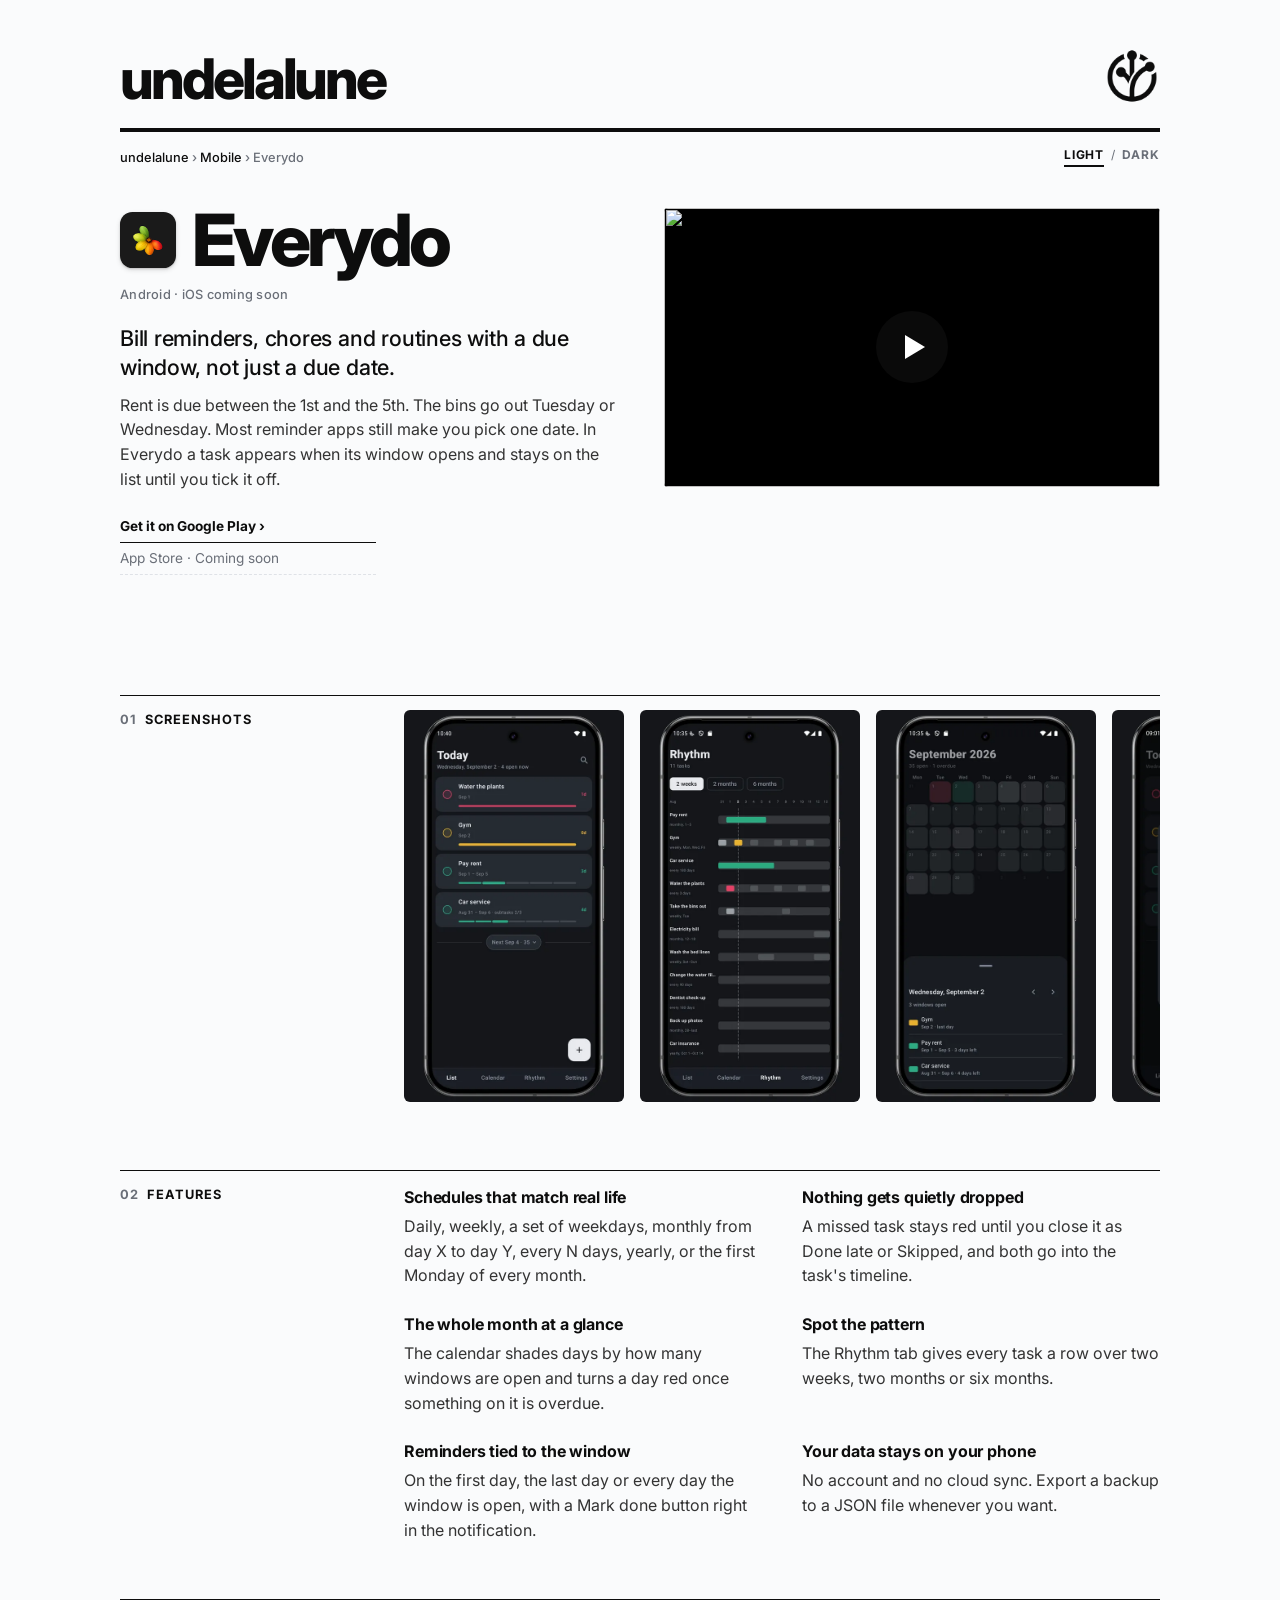
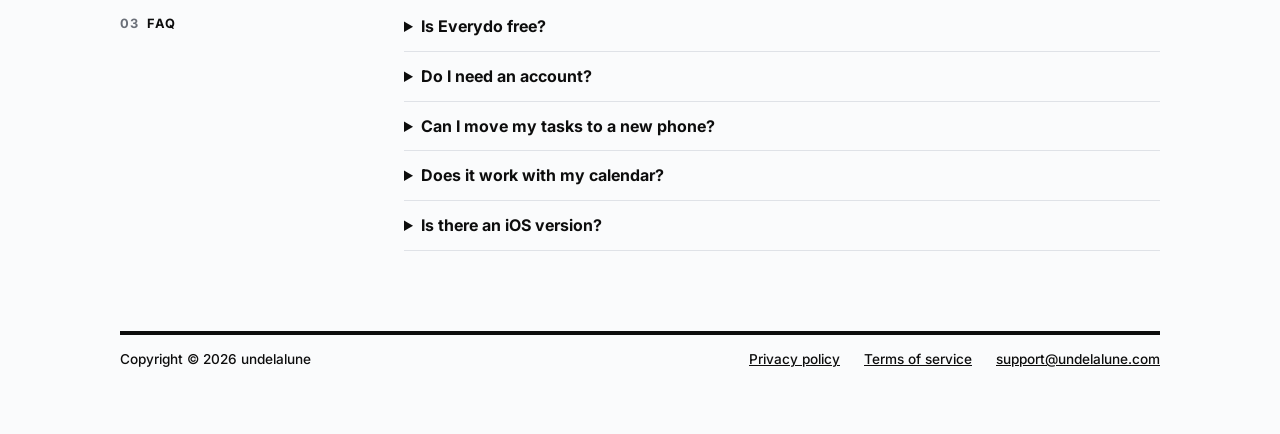
==== everydo/index.html @ f6f8cc5b "Add the Everydo page Co-Authored-By: Claude Opus 5.5 <noreply@anthropic.com>" ====
<!doctype html>
<html lang="en">
<head>
<meta charset="utf-8">
<meta name="viewport" content="width=device-width, initial-scale=1">
<title>Everydo: Recurring Tasks for Android | undelalune</title>
<meta name="description" content="Everydo is a recurring task app for Android: bills, chores and routines get a due window instead of one date, and a missed task stays until you close it.">
<link rel="canonical" href="https://undelalune.com/everydo/">
<meta property="og:type" content="website">
<meta property="og:site_name" content="undelalune">
<meta property="og:title" content="Everydo: Recurring Tasks">
<meta property="og:description" content="Bill reminders, chores and routines with a due window, not just a due date.">
<meta property="og:url" content="https://undelalune.com/everydo/">
<meta property="og:image" content="https://undelalune.com/everydo/img/og.jpg">
<meta name="twitter:card" content="summary_large_image">
<meta name="theme-color" content="#fafbfc">
<script>
  (function () {
    var t;
    try { t = localStorage.getItem('theme'); } catch (e) {}
    if (t !== 'light' && t !== 'dark') t = matchMedia('(prefers-color-scheme: dark)').matches ? 'dark' : 'light';
    document.documentElement.dataset.theme = t;
  })();
</script>
<link rel="icon" type="image/svg+xml" href="/undelalune.svg">
<link rel="preconnect" href="https://fonts.googleapis.com">
<link rel="preconnect" href="https://fonts.gstatic.com" crossorigin>
<link href="https://fonts.googleapis.com/css2?family=Inter:wght@400;500;700;800&display=swap" rel="stylesheet">
<link rel="stylesheet" href="/style.css">
<script type="application/ld+json">
{
  "@context": "https://schema.org",
  "@graph": [
    {
      "@type": "SoftwareApplication",
      "name": "Everydo",
      "operatingSystem": "Android",
      "applicationCategory": "ProductivityApplication",
      "description": "Bill reminders, chores and routines with a due window, not just a due date.",
      "url": "https://undelalune.com/everydo/",
      "image": "https://undelalune.com/everydo/img/og.jpg",
      "installUrl": "https://play.google.com/store/apps/details?id=com.undelalune.everydo",
      "offers": { "@type": "Offer", "price": "0", "priceCurrency": "USD" },
      "publisher": { "@type": "Organization", "name": "undelalune", "url": "https://undelalune.com/" }
    },
    {
      "@type": "BreadcrumbList",
      "itemListElement": [
        { "@type": "ListItem", "position": 1, "name": "undelalune", "item": "https://undelalune.com/" },
        { "@type": "ListItem", "position": 2, "name": "Mobile", "item": "https://undelalune.com/#mobile" },
        { "@type": "ListItem", "position": 3, "name": "Everydo", "item": "https://undelalune.com/everydo/" }
      ]
    }
  ]
}
</script>
</head>
<body>
<main class="app">
  <header>
    <a class="brand" href="/">undelalune</a>
    <span class="logo" role="img" aria-label="undelalune logo"></span>
  </header>
  <div class="bar">
    <nav class="crumb" aria-label="Breadcrumb"><a href="/">undelalune</a> › <a href="/#mobile">Mobile</a> › <span>Everydo</span></nav>
    <button class="theme-switch" type="button" aria-label="Switch to dark theme">
      <span data-t="light">Light</span><i>/</i><span data-t="dark">Dark</span>
    </button>
  </div>

  <section class="hero">
    <div class="hero-text">
      <div class="hero-title">
        <img class="icon" src="/icons/everydo.png" alt="" width="56" height="56">
        <h1>Everydo</h1>
      </div>
      <p class="platform">Android · iOS coming soon</p>
      <p class="lead">Bill reminders, chores and routines with a due window, not just a due date.</p>
      <p>Rent is due between the 1st and the 5th. The bins go out Tuesday or Wednesday. Most reminder apps still make you pick one date. In Everydo a task appears when its window opens and stays on the list until you tick it off.</p>
      <div class="links store">
        <a class="primary" href="https://play.google.com/store/apps/details?id=com.undelalune.everydo">Get it on Google Play</a>
        <span class="soon">App Store · Coming soon</span>
      </div>
    </div>
    <a class="video" data-yt="KTRSgqTfFl4" href="https://www.youtube.com/watch?v=KTRSgqTfFl4" aria-label="Play the Everydo video">
      <img src="https://i.ytimg.com/vi/KTRSgqTfFl4/hqdefault.jpg" alt="" width="480" height="360" loading="lazy">
    </a>
  </section>

  <section>
    <h2><b>01</b>Screenshots</h2>
    <div class="shots">
      <img src="img/shot-1.webp" width="540" height="960" loading="lazy" alt="Today list with open task windows and the days left on each">
      <img src="img/shot-2.webp" width="540" height="960" loading="lazy" alt="Rhythm tab: one row per task over two weeks">
      <img src="img/shot-3.webp" width="540" height="960" loading="lazy" alt="Month calendar with the windows open on a selected day">
      <img src="img/shot-4.webp" width="540" height="960" loading="lazy" alt="Morning summary of today's plan, grouped by urgency">
      <img src="img/shot-5.webp" width="540" height="960" loading="lazy" alt="Home screen widgets with today's tasks">
      <img src="img/shot-6.webp" width="540" height="960" loading="lazy" alt="Timeline of a task showing past windows as done or pending">
    </div>
  </section>

  <section>
    <h2><b>02</b>Features</h2>
    <dl class="features">
      <div><dt>Schedules that match real life</dt><dd>Daily, weekly, a set of weekdays, monthly from day X to day Y, every N days, yearly, or the first Monday of every month.</dd></div>
      <div><dt>Nothing gets quietly dropped</dt><dd>A missed task stays red until you close it as Done late or Skipped, and both go into the task's timeline.</dd></div>
      <div><dt>The whole month at a glance</dt><dd>The calendar shades days by how many windows are open and turns a day red once something on it is overdue.</dd></div>
      <div><dt>Spot the pattern</dt><dd>The Rhythm tab gives every task a row over two weeks, two months or six months.</dd></div>
      <div><dt>Reminders tied to the window</dt><dd>On the first day, the last day or every day the window is open, with a Mark done button right in the notification.</dd></div>
      <div><dt>Your data stays on your phone</dt><dd>No account and no cloud sync. Export a backup to a JSON file whenever you want.</dd></div>
    </dl>
  </section>

  <section>
    <h2><b>03</b>FAQ</h2>
    <div class="faq">
      <details><summary>Is Everydo free?</summary><p>Yes. The free version shows one banner at the bottom of the list. A one-time purchase removes it; nothing else changes.</p></details>
      <details><summary>Do I need an account?</summary><p>No. There is no sign-in and no cloud sync. Your tasks are stored on your phone.</p></details>
      <details><summary>Can I move my tasks to a new phone?</summary><p>Yes. Export a full backup to a JSON file and restore it on the other phone.</p></details>
      <details><summary>Does it work with my calendar?</summary><p>Everydo reads the calendars already on your phone (Google, Outlook, Samsung or local) and offers their events. You pick the ones worth tracking. Nothing is written back to your calendar.</p></details>
      <details><summary>Is there an iOS version?</summary><p>Not yet. The iPhone version is coming to the App Store soon.</p></details>
    </div>
  </section>

  <footer>
    <span>Copyright © 2026 undelalune</span>
    <nav aria-label="Legal">
      <a href="/legal/everydo/privacy-policy.html">Privacy policy</a>
      <a href="/legal/everydo/terms-of-service.html">Terms of service</a>
      <a href="mailto:support@undelalune.com">support@undelalune.com</a>
    </nav>
  </footer>
</main>
<script src="/site.js" defer></script>
</body>
</html>
---- style.css ----
/* Light · sharp · International typographic style, monochrome */
:root {
  --bg: #fafbfc;
  --fg: #0d0d0d;
  --muted: #6a6f78;
  --line: #0d0d0d;
  --rule: 4px;
  --hair: #dfe2e7;
  --accent: #0d0d0d;
  --logo: #0d0d0d;
  --text: #333333;
}
:root[data-theme="dark"] {
  --bg: #0e0f11;
  --fg: #ececec;
  --muted: #8d9199;
  --line: #50545c;
  --rule: 3px;
  --hair: #2a2d33;
  --accent: #ececec;
  --logo: #ececec;
  --text: #c4c6cb;
}
* { box-sizing: border-box; }
html { background: var(--bg); }
body {
  margin: 0;
  color: var(--fg);
  background: var(--bg);
  transition: background-color .25s, color .25s;
  font: 16px/1.55 Inter, system-ui, -apple-system, "Segoe UI", sans-serif;
  -webkit-font-smoothing: antialiased;
}
main { max-width: 68rem; margin: 0 auto; padding: 3rem 1.5rem 4rem; }

header {
  display: grid;
  grid-template-columns: 1fr auto;
  align-items: end;
  gap: 2rem;
  padding-bottom: 1.5rem;
  border-bottom: var(--rule) solid var(--line);
}
h1 {
  margin: 0;
  font-size: clamp(3rem, 11vw, 8.5rem);
  line-height: .85;
  font-weight: 800;
  letter-spacing: -.055em;
}
/* A pre-rendered PNG used as a mask, not inline SVG: with GPU rasterization Chrome
   draws vector paths with coarse MSAA and the curves come out stair-stepped.
   logo.png is undelalune.svg rendered at 312px (3x), so the theme still sets the colour */
.logo {
  width: clamp(56px, 9vw, 104px); aspect-ratio: 1; display: block;
  background: var(--logo);
  --logo-shape: url("logo.png");
  -webkit-mask: var(--logo-shape) center / contain no-repeat;
  mask: var(--logo-shape) center / contain no-repeat;
}
.intro {
  display: grid;
  grid-template-columns: 1fr 3fr;
  position: relative;
  gap: 2rem;
  padding: 1.25rem 0 4rem;
  font-size: .95rem;
}
.intro p { grid-column: 2; grid-row: 1; margin: 0; max-width: 28rem; font-size: 1.35rem; line-height: 1.3; font-weight: 500; letter-spacing: -.01em; }
.intro p small { display: block; margin-top: .35rem; font-size: 1rem; font-weight: 400; letter-spacing: 0; color: var(--muted); }
.intro > span { color: var(--muted); }

.theme-switch {
  position: absolute; top: 1.25rem; right: 0;
  display: flex; gap: .4rem;
  padding: 0; border: 0; background: none; cursor: pointer;
  font: 700 .75rem/1 Inter, system-ui, sans-serif; letter-spacing: .08em; text-transform: uppercase;
  color: var(--muted);
}
.theme-switch i { font-style: normal; font-weight: 400; }
.theme-switch span { padding-bottom: .3rem; border-bottom: 2px solid transparent; transition: color .2s, border-color .2s; }
.theme-switch:hover span { color: var(--fg); }
:root[data-theme="light"] .theme-switch [data-t="light"],
:root[data-theme="dark"] .theme-switch [data-t="dark"] { color: var(--fg); border-color: var(--fg); }
.theme-switch:focus-visible { outline: 2px solid var(--fg); outline-offset: 4px; }

section {
  display: grid;
  grid-template-columns: 1fr 3fr;
  gap: 2rem;
  border-top: 1px solid var(--line);
  padding-top: .9rem;
}
section + section { margin-top: 3.5rem; }
h2 {
  margin: 0;
  font-size: .8rem;
  font-weight: 700;
  text-transform: uppercase;
  letter-spacing: .08em;
}
h2 b { color: var(--muted); font-weight: 700; margin-right: .5rem; }

.item {
  display: grid;
  grid-template-columns: 56px 1fr 11rem;
  gap: 1.5rem;
  padding: 0 0 1.75rem;
}
.item + .item { border-top: 1px solid var(--hair); padding-top: 1.75rem; }
.icon { width: 56px; height: 56px; display: block; border-radius: 22%; }
/* Soft shadow so light tiles don't dissolve into the page */
.icon:not(.bare) { box-shadow: 0 1px 2px rgba(0, 0, 0, .15), 0 2px 5px rgba(0, 0, 0, .12); }
.item h3 { margin: 0 0 .4rem; font-size: 1.5rem; line-height: 1.1; font-weight: 700; letter-spacing: -.03em; }
.item h3 small { display: block; margin-top: .35rem; font-size: .75rem; font-weight: 500; letter-spacing: .02em; color: var(--muted); }
.item p { margin: 0; color: var(--text); max-width: 36rem; }
.links { display: flex; flex-direction: column; gap: .35rem; font-size: .85rem; }
.links a { color: var(--fg); text-decoration: none; border-bottom: 1px solid var(--hair); padding-bottom: .3rem; }
.links a::after { content: " ›"; }
.links a.primary { font-weight: 700; color: var(--accent); border-color: var(--accent); }
.links a:hover { color: var(--muted); border-color: var(--muted); }
.links .soon { color: var(--muted); border-bottom: 1px dashed var(--hair); padding-bottom: .3rem; cursor: default; }

footer {
  margin-top: 5rem;
  padding-top: .9rem;
  border-top: var(--rule) solid var(--line);
  display: flex; justify-content: space-between; flex-wrap: wrap; gap: 1rem;
  font-size: .85rem; font-weight: 500;
}
footer a { color: var(--fg); }
footer a:hover { color: var(--muted); }

/* Raw Eye is transparent and needs a light tile on a dark page */
[data-theme="dark"] .icon.tile { background: var(--fg); padding: 4px; }
[data-theme="dark"] .links a.primary { border-color: var(--line); }

@media (prefers-reduced-motion: reduce) {
  body, .theme-switch span { transition: none; }
}

@media (max-width: 52rem) {
  .intro, section { grid-template-columns: 1fr; gap: 1rem; }
  .intro { grid-template-columns: 1fr auto; }
  .intro p { grid-column: 1 / -1; grid-row: 2; }
  .theme-switch { position: static; grid-column: 2; grid-row: 1; justify-self: end; align-self: start; }
  .item { grid-template-columns: 48px 1fr; }
  .icon { width: 48px; height: 48px; }
  .links { grid-column: 2; flex-direction: row; flex-wrap: wrap; gap: .5rem 1.25rem; }
  .links a, .links .soon { border: 0; padding: 0; }
}

.item h3 a { color: inherit; text-decoration: none; }
.item h3 a:hover { text-decoration: underline; text-underline-offset: .15em; }

/* App pages */
.brand {
  color: var(--fg); text-decoration: none;
  font-size: clamp(2rem, 6vw, 3.5rem); line-height: .85; font-weight: 800; letter-spacing: -.055em;
}
.app header .logo { width: clamp(40px, 5vw, 56px); }
.bar { display: flex; justify-content: space-between; align-items: center; gap: 1rem; padding: 1rem 0 0; }
.bar .theme-switch { position: static; }
.crumb { font-size: .8rem; font-weight: 500; color: var(--muted); }
.crumb a { color: var(--fg); text-decoration: none; }
.crumb a:hover { color: var(--muted); }

.hero { display: grid; grid-template-columns: 1fr 1fr; gap: 3rem; align-items: start; padding: 2.5rem 0 4rem; border: 0; }
.hero-title { display: flex; align-items: center; gap: 1rem; }
.app h1 { font-size: clamp(2.5rem, 6vw, 4.5rem); line-height: .9; letter-spacing: -.05em; }
.platform { margin: .75rem 0 0; font-size: .8rem; font-weight: 500; letter-spacing: .02em; color: var(--muted); }
.lead { margin: 1.25rem 0 .75rem; font-size: 1.35rem; line-height: 1.3; font-weight: 500; letter-spacing: -.01em; }
.hero-text > p:not([class]) { margin: 0 0 1.5rem; color: var(--text); max-width: 32rem; }
.store { max-width: 16rem; }

.video {
  position: relative; display: block; aspect-ratio: 16 / 9; overflow: hidden;
  background: #000; border-radius: 4px;
}
.video img, .video iframe { position: absolute; inset: 0; width: 100%; height: 100%; border: 0; }
.video img { object-fit: cover; }
.video::after {
  content: ""; position: absolute; left: 50%; top: 50%; width: 72px; height: 72px; margin: -36px 0 0 -36px;
  border-radius: 50%; background: rgba(13, 13, 13, .8);
  transition: background-color .2s;
}
.video::before {
  content: ""; position: absolute; z-index: 1; left: 50%; top: 50%; margin: -12px 0 0 -7px;
  border-style: solid; border-width: 12px 0 12px 20px; border-color: transparent transparent transparent #fff;
}
.video:hover::after, .video:focus-visible::after { background: #0d0d0d; }
.video:focus-visible { outline: 2px solid var(--fg); outline-offset: 4px; }
.video.playing::before, .video.playing::after { display: none; }

.app section > div, .app section > dl { min-width: 0; }
.shots { display: flex; gap: 1rem; overflow-x: auto; scroll-snap-type: x mandatory; padding-bottom: .75rem; }
.shots img { flex: none; width: 220px; height: auto; scroll-snap-align: start; border-radius: 6px; }
.note { margin: .75rem 0 0; font-size: .8rem; color: var(--muted); max-width: 40rem; }

.features { display: grid; grid-template-columns: 1fr 1fr; gap: 1.5rem 2.5rem; margin: 0; }
.features dt { font-weight: 700; letter-spacing: -.01em; }
.features dd { margin: .25rem 0 0; color: var(--text); }

.faq details { border-bottom: 1px solid var(--hair); padding: .75rem 0; }
.faq details:first-child { padding-top: 0; }
.faq summary { cursor: pointer; font-weight: 700; }
.faq summary:focus-visible { outline: 2px solid var(--fg); outline-offset: 4px; }
.faq details p { margin: .5rem 0 0; color: var(--text); max-width: 40rem; }

footer nav { display: flex; flex-wrap: wrap; gap: .5rem 1.5rem; }

@media (max-width: 52rem) {
  .hero { grid-template-columns: 1fr; gap: 2rem; padding: 1.5rem 0 3rem; }
  .features { grid-template-columns: 1fr; }
  .shots img { width: 180px; }
}
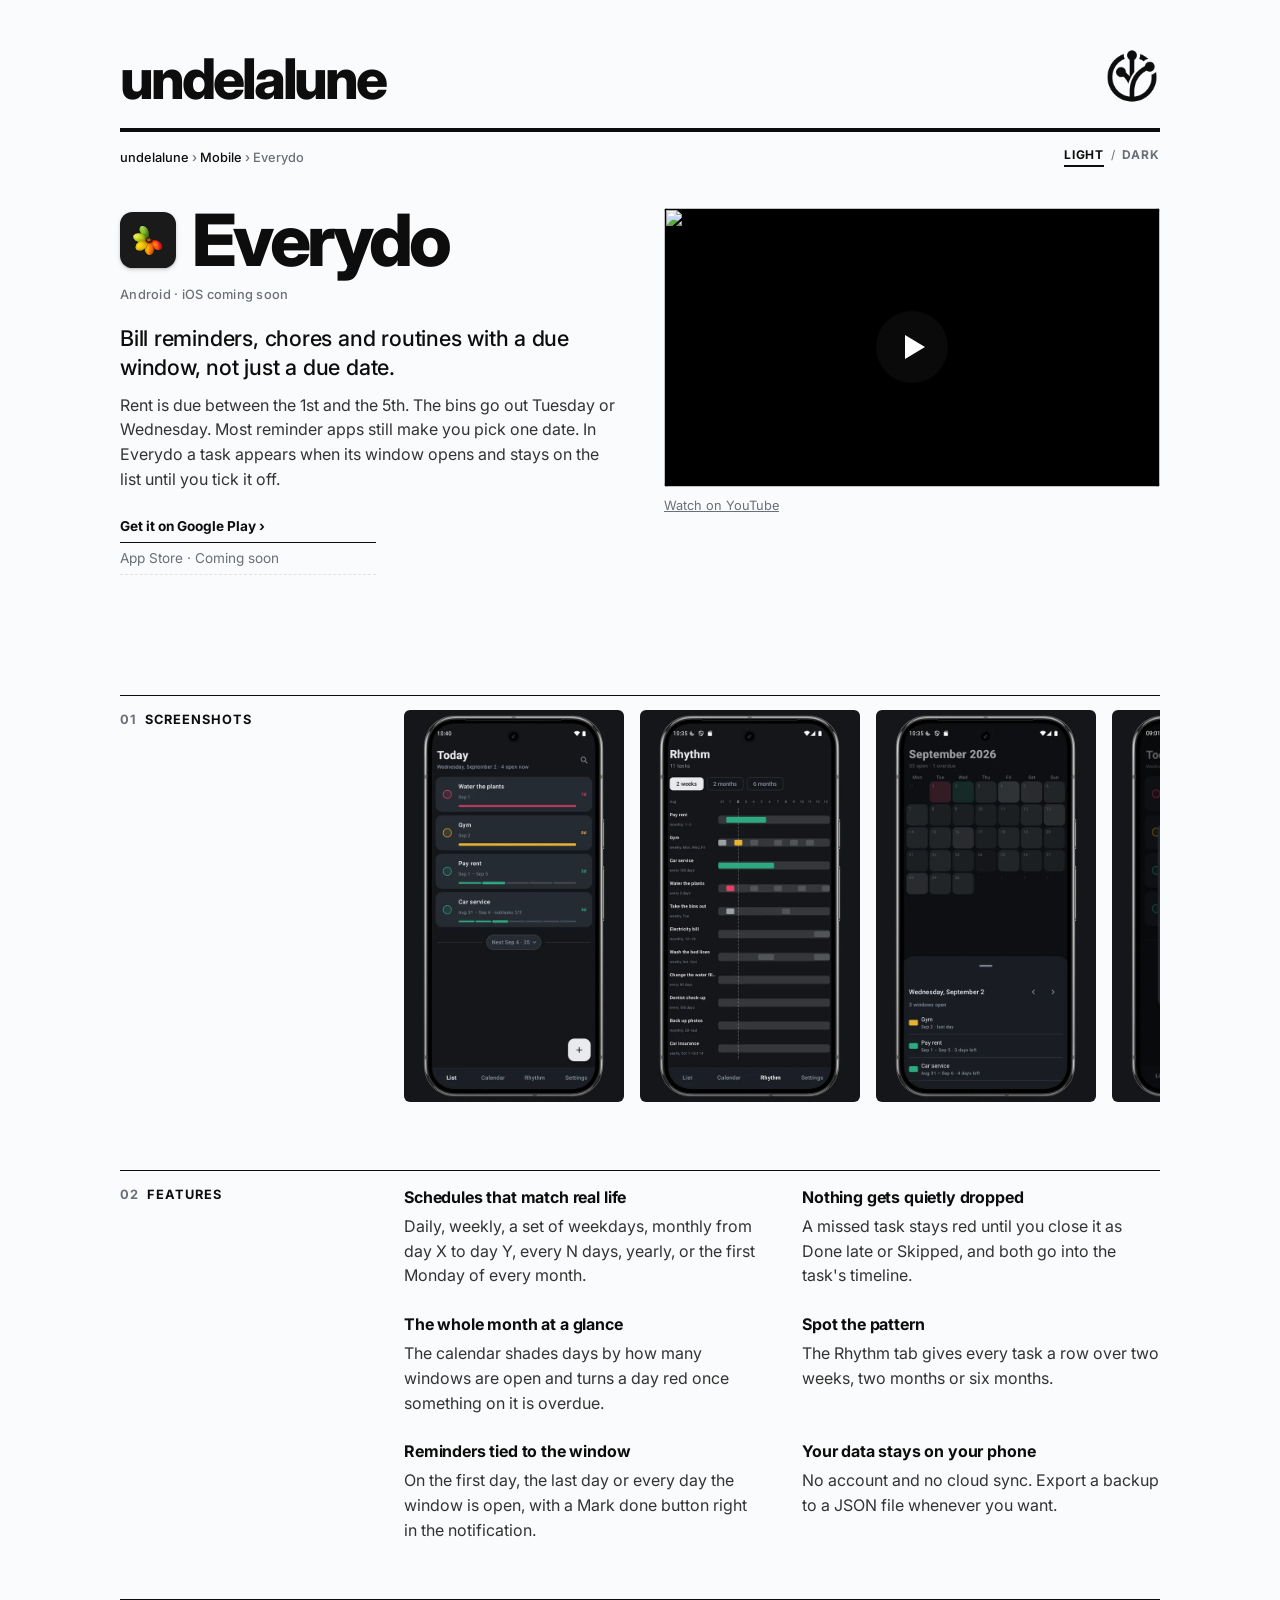
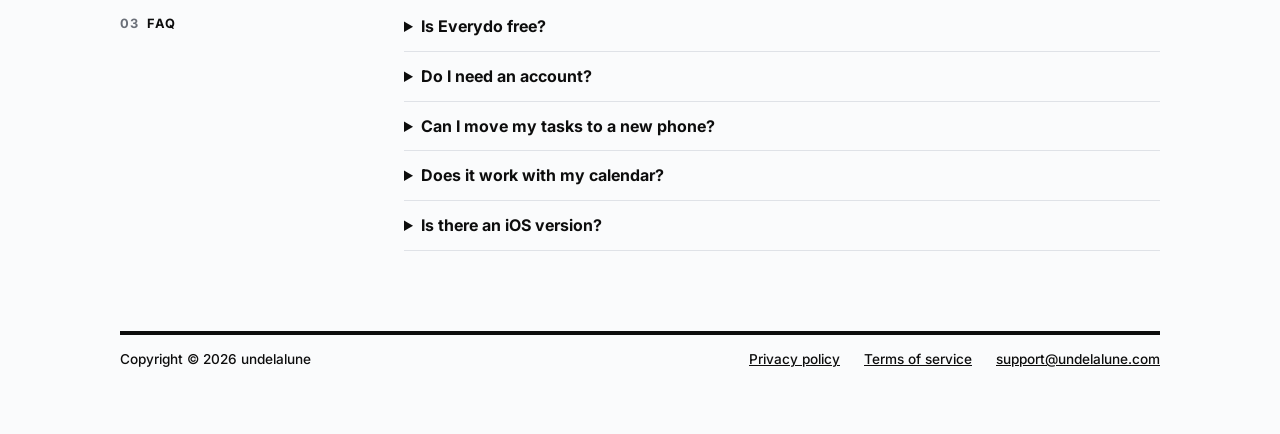
==== commit 13fb1c83: "App pages: YouTube fallback link, WHO FAQ entry, accurate MotoRec snippet Co-Authored-By: Claude Opu" ====
--- a/everydo/index.html
+++ b/everydo/index.html
@@ -82,9 +82,12 @@
         <span class="soon">App Store · Coming soon</span>
       </div>
     </div>
-    <a class="video" data-yt="KTRSgqTfFl4" href="https://www.youtube.com/watch?v=KTRSgqTfFl4" aria-label="Play the Everydo video">
-      <img src="https://i.ytimg.com/vi/KTRSgqTfFl4/hqdefault.jpg" alt="" width="480" height="360" loading="lazy">
-    </a>
+    <div class="hero-media">
+      <a class="video" data-yt="KTRSgqTfFl4" href="https://www.youtube.com/watch?v=KTRSgqTfFl4" aria-label="Play the Everydo video">
+        <img src="https://i.ytimg.com/vi/KTRSgqTfFl4/hqdefault.jpg" alt="" width="480" height="360" loading="lazy">
+      </a>
+      <p class="watch"><a href="https://www.youtube.com/watch?v=KTRSgqTfFl4">Watch on YouTube</a></p>
+    </div>
   </section>
 
   <section>
--- a/style.css
+++ b/style.css
@@ -214,3 +214,7 @@
   .features { grid-template-columns: 1fr; }
   .shots img { width: 180px; }
 }
+.notice { margin: 0 0 .75rem; color: var(--text); max-width: 40rem; }
+.watch { margin: .6rem 0 0; font-size: .8rem; }
+.watch a { color: var(--muted); }
+.watch a:hover { color: var(--fg); }
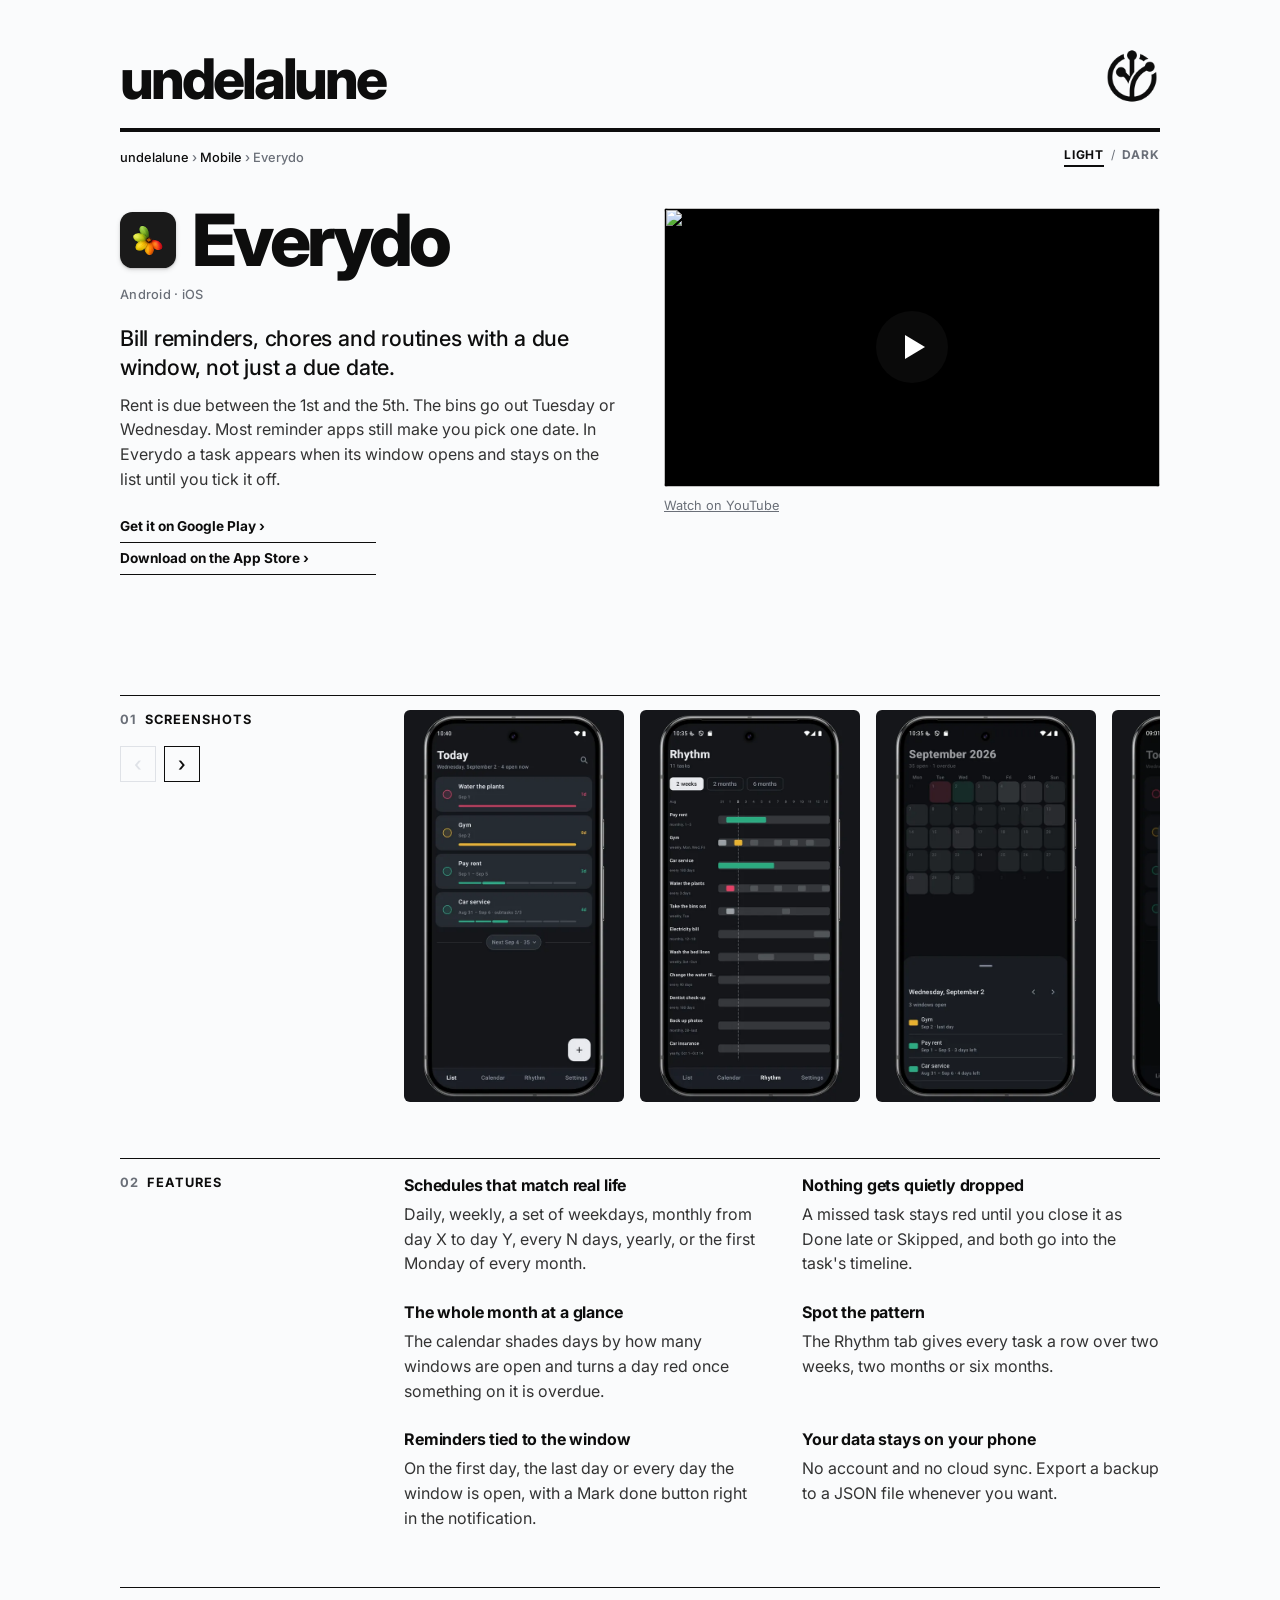
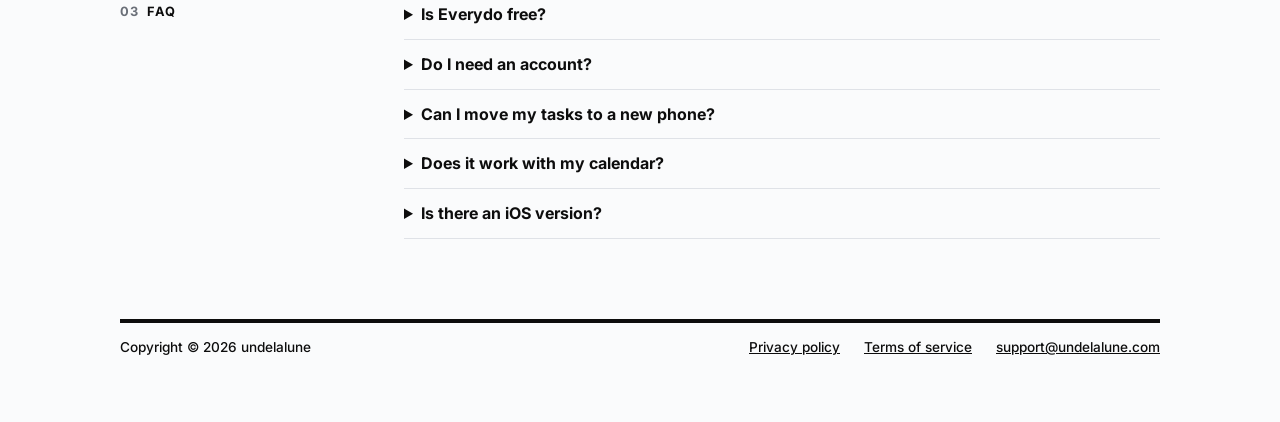
==== commit 0406a94f: "Everydo: link the App Store release Co-Authored-By: Claude Fable 5.2 <noreply@anthropic.com> Claude-" ====
--- a/everydo/index.html
+++ b/everydo/index.html
@@ -3,8 +3,8 @@
 <head>
 <meta charset="utf-8">
 <meta name="viewport" content="width=device-width, initial-scale=1">
-<title>Everydo: Recurring Tasks for Android | undelalune</title>
-<meta name="description" content="Everydo is a recurring task app for Android: bills, chores and routines get a due window instead of one date, and a missed task stays until you close it.">
+<title>Everydo: Recurring Tasks for Android and iOS | undelalune</title>
+<meta name="description" content="Everydo is a recurring task app for Android and iPhone: bills, chores and routines get a due window instead of one date, and a missed task stays until you close it.">
 <link rel="canonical" href="https://undelalune.com/everydo/">
 <meta property="og:type" content="website">
 <meta property="og:site_name" content="undelalune">
@@ -34,12 +34,15 @@
     {
       "@type": "SoftwareApplication",
       "name": "Everydo",
-      "operatingSystem": "Android",
+      "operatingSystem": "Android, iOS",
       "applicationCategory": "ProductivityApplication",
       "description": "Bill reminders, chores and routines with a due window, not just a due date.",
       "url": "https://undelalune.com/everydo/",
       "image": "https://undelalune.com/everydo/img/og.jpg",
-      "installUrl": "https://play.google.com/store/apps/details?id=com.undelalune.everydo",
+      "installUrl": [
+        "https://play.google.com/store/apps/details?id=com.undelalune.everydo",
+        "https://apps.apple.com/app/everydo-recurring-tasks/id6824586366"
+      ],
       "offers": { "@type": "Offer", "price": "0", "priceCurrency": "USD" },
       "publisher": { "@type": "Organization", "name": "undelalune", "url": "https://undelalune.com/" }
     },
@@ -74,12 +77,12 @@
         <img class="icon" src="/icons/everydo.png" alt="" width="56" height="56">
         <h1>Everydo</h1>
       </div>
-      <p class="platform">Android · iOS coming soon</p>
+      <p class="platform">Android · iOS</p>
       <p class="lead">Bill reminders, chores and routines with a due window, not just a due date.</p>
       <p>Rent is due between the 1st and the 5th. The bins go out Tuesday or Wednesday. Most reminder apps still make you pick one date. In Everydo a task appears when its window opens and stays on the list until you tick it off.</p>
       <div class="links store">
         <a class="primary" href="https://play.google.com/store/apps/details?id=com.undelalune.everydo">Get it on Google Play</a>
-        <span class="soon">App Store · Coming soon</span>
+        <a class="primary" href="https://apps.apple.com/app/everydo-recurring-tasks/id6824586366">Download on the App Store</a>
       </div>
     </div>
     <div class="hero-media">
@@ -121,7 +124,7 @@
       <details><summary>Do I need an account?</summary><p>No. There is no sign-in and no cloud sync. Your tasks are stored on your phone.</p></details>
       <details><summary>Can I move my tasks to a new phone?</summary><p>Yes. Export a full backup to a JSON file and restore it on the other phone.</p></details>
       <details><summary>Does it work with my calendar?</summary><p>Everydo reads the calendars already on your phone (Google, Outlook, Samsung or local) and offers their events. You pick the ones worth tracking. Nothing is written back to your calendar.</p></details>
-      <details><summary>Is there an iOS version?</summary><p>Not yet. The iPhone version is coming to the App Store soon.</p></details>
+      <details><summary>Is there an iOS version?</summary><p>Yes. Everydo for iPhone is <a href="https://apps.apple.com/app/everydo-recurring-tasks/id6824586366">on the App Store</a>.</p></details>
     </div>
   </section>
 
--- a/style.css
+++ b/style.css
@@ -193,8 +193,46 @@
 .video.playing::before, .video.playing::after { display: none; }
 
 .app section > div, .app section > dl { min-width: 0; }
-.shots { display: flex; gap: 1rem; overflow-x: auto; scroll-snap-type: x mandatory; padding-bottom: .75rem; }
-.shots img { flex: none; width: 220px; height: auto; scroll-snap-align: start; border-radius: 6px; }
+.shots { display: flex; gap: 1rem; overflow-x: auto; scroll-snap-type: x mandatory; scrollbar-width: none; }
+.shots::-webkit-scrollbar { display: none; }
+.section-head { display: flex; flex-direction: column; gap: 1rem; align-items: flex-start; }
+.shots-nav { display: flex; gap: .5rem; }
+.shots-nav[hidden] { display: none; }
+.shots-nav button {
+  width: 2.25rem; height: 2.25rem; padding: 0; cursor: pointer;
+  border: 1px solid var(--line); border-radius: 0; background: none; color: var(--fg);
+  font: 500 1.25rem/1 Inter, system-ui, sans-serif;
+  transition: background-color .2s, color .2s, border-color .2s;
+}
+.shots-nav button:hover:not(:disabled) { background: var(--fg); color: var(--bg); }
+.shots-nav button:disabled { cursor: default; color: var(--hair); border-color: var(--hair); }
+.shots-nav button:focus-visible { outline: 2px solid var(--fg); outline-offset: 3px; }
+.shots img { flex: none; width: 220px; height: auto; scroll-snap-align: start; border-radius: 6px; cursor: zoom-in; }
+.shots img:focus-visible { outline: 2px solid var(--fg); outline-offset: 3px; }
+
+.viewer {
+  width: 100vw; height: 100dvh; max-width: none; max-height: none; margin: 0; padding: 0;
+  border: 0; background: rgba(8, 9, 11, .94); color: #ececec; overflow: hidden;
+}
+.viewer:focus { outline: none; }
+.viewer::backdrop { background: rgba(8, 9, 11, .94); }
+.viewer[open] { display: grid; grid-template-rows: auto 1fr auto; }
+html.viewing { overflow: hidden; }
+.viewer-top { display: flex; justify-content: space-between; align-items: center; padding: 1rem 1.25rem; font-size: .85rem; font-weight: 500; }
+.viewer-stage { position: relative; min-height: 0; display: flex; align-items: center; justify-content: center; padding: 0 4.5rem; touch-action: pan-y pinch-zoom; }
+.viewer-stage img { max-width: 100%; max-height: 100%; width: auto; height: auto; border-radius: 10px; user-select: none; -webkit-user-drag: none; }
+.viewer-cap { margin: 0; padding: 1rem 1.25rem 1.25rem; text-align: center; font-size: .85rem; color: #a9acb2; }
+.viewer button {
+  width: 2.75rem; height: 2.75rem; padding: 0; cursor: pointer;
+  border: 1px solid #50545c; border-radius: 0; background: rgba(8, 9, 11, .6); color: #ececec;
+  font: 500 1.4rem/1 Inter, system-ui, sans-serif; transition: background-color .2s, color .2s, border-color .2s;
+}
+.viewer button:hover:not(:disabled) { background: #ececec; color: #0d0d0d; }
+.viewer button:disabled { cursor: default; color: #3a3d43; border-color: #2a2d33; }
+.viewer button:focus-visible { outline: 2px solid #ececec; outline-offset: 3px; }
+.viewer-stage button { position: absolute; top: 50%; transform: translateY(-50%); }
+.viewer-stage [data-dir="-1"] { left: 1rem; }
+.viewer-stage [data-dir="1"] { right: 1rem; }
 .note { margin: .75rem 0 0; font-size: .8rem; color: var(--muted); max-width: 40rem; }
 
 .features { display: grid; grid-template-columns: 1fr 1fr; gap: 1.5rem 2.5rem; margin: 0; }
@@ -213,6 +251,9 @@
   .hero { grid-template-columns: 1fr; gap: 2rem; padding: 1.5rem 0 3rem; }
   .features { grid-template-columns: 1fr; }
   .shots img { width: 180px; }
+  .section-head { flex-direction: row; justify-content: space-between; align-items: center; }
+  .viewer-stage { padding: 0 1rem; }
+  .viewer-stage button { display: none; }
 }
 .notice { margin: 0 0 .75rem; color: var(--text); max-width: 40rem; }
 .watch { margin: .6rem 0 0; font-size: .8rem; }
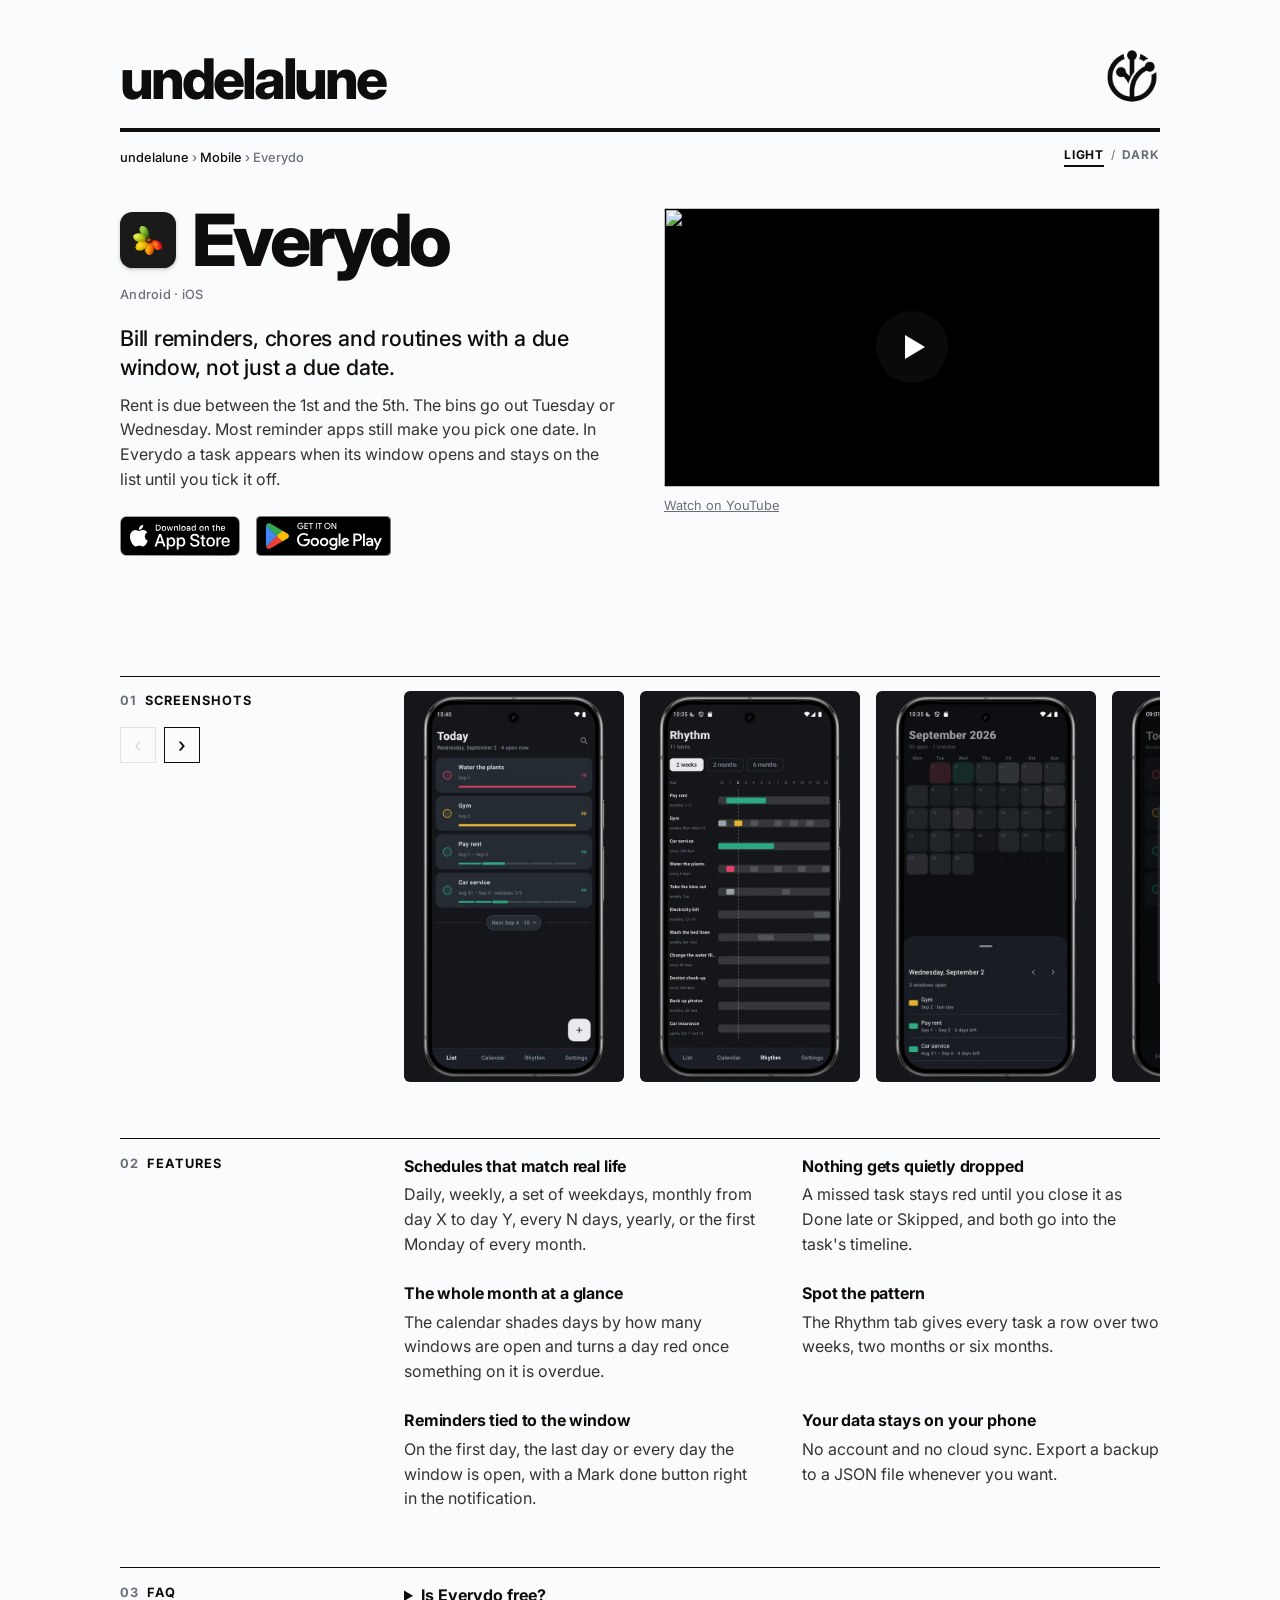
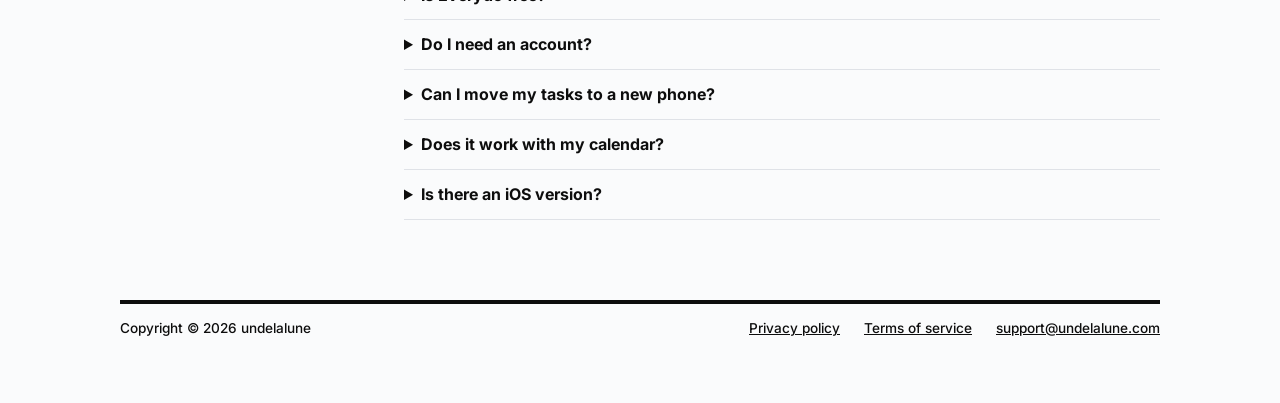
==== commit 79ef6f50: "Store badges on app pages, store glyphs on the home page App pages show the official App Store and G" ====
--- a/everydo/index.html
+++ b/everydo/index.html
@@ -80,9 +80,9 @@
       <p class="platform">Android · iOS</p>
       <p class="lead">Bill reminders, chores and routines with a due window, not just a due date.</p>
       <p>Rent is due between the 1st and the 5th. The bins go out Tuesday or Wednesday. Most reminder apps still make you pick one date. In Everydo a task appears when its window opens and stays on the list until you tick it off.</p>
-      <div class="links store">
-        <a class="primary" href="https://play.google.com/store/apps/details?id=com.undelalune.everydo">Get it on Google Play</a>
-        <a class="primary" href="https://apps.apple.com/app/everydo-recurring-tasks/id6824586366">Download on the App Store</a>
+      <div class="badges">
+        <a href="https://apps.apple.com/app/everydo-recurring-tasks/id6824586366"><img src="/icons/apple/black.svg" alt="Download on the App Store" width="120" height="40"></a>
+        <a href="https://play.google.com/store/apps/details?id=com.undelalune.everydo"><img src="/icons/google/gplay.svg" alt="Get it on Google Play" width="135" height="40"></a>
       </div>
     </div>
     <div class="hero-media">
--- a/style.css
+++ b/style.css
@@ -103,7 +103,7 @@
 
 .item {
   display: grid;
-  grid-template-columns: 56px 1fr 11rem;
+  grid-template-columns: 56px 1fr 12rem;
   gap: 1.5rem;
   padding: 0 0 1.75rem;
 }
@@ -119,7 +119,9 @@
 .links a::after { content: " ›"; }
 .links a.primary { font-weight: 700; color: var(--accent); border-color: var(--accent); }
 .links a:hover { color: var(--muted); border-color: var(--muted); }
-.links .soon { color: var(--muted); border-bottom: 1px dashed var(--hair); padding-bottom: .3rem; cursor: default; }
+.links .soon { color: var(--muted); border-bottom: 1px dashed var(--hair); padding-bottom: .3rem; cursor: default; white-space: nowrap; }
+/* Store glyphs take the link colour, so one SVG serves both themes and the hover state */
+.store-icon { width: 1.05em; height: 1.05em; margin-right: .45em; vertical-align: -.15em; fill: currentColor; }
 
 footer {
   margin-top: 5rem;
@@ -171,7 +173,12 @@
 .platform { margin: .75rem 0 0; font-size: .8rem; font-weight: 500; letter-spacing: .02em; color: var(--muted); }
 .lead { margin: 1.25rem 0 .75rem; font-size: 1.35rem; line-height: 1.3; font-weight: 500; letter-spacing: -.01em; }
 .hero-text > p:not([class]) { margin: 0 0 1.5rem; color: var(--text); max-width: 32rem; }
-.store { max-width: 16rem; }
+/* Official store badges, used as shipped: both are black with a grey outline, so they work in either theme */
+.badges { display: flex; flex-wrap: wrap; align-items: center; gap: .75rem 1rem; }
+.badges a { display: block; border-radius: 6px; }
+.badges img { display: block; height: 40px; width: auto; }
+.badges a:focus-visible { outline: 2px solid var(--fg); outline-offset: 3px; }
+.badges .soon { font-size: .85rem; color: var(--muted); }
 
 .video {
   position: relative; display: block; aspect-ratio: 16 / 9; overflow: hidden;
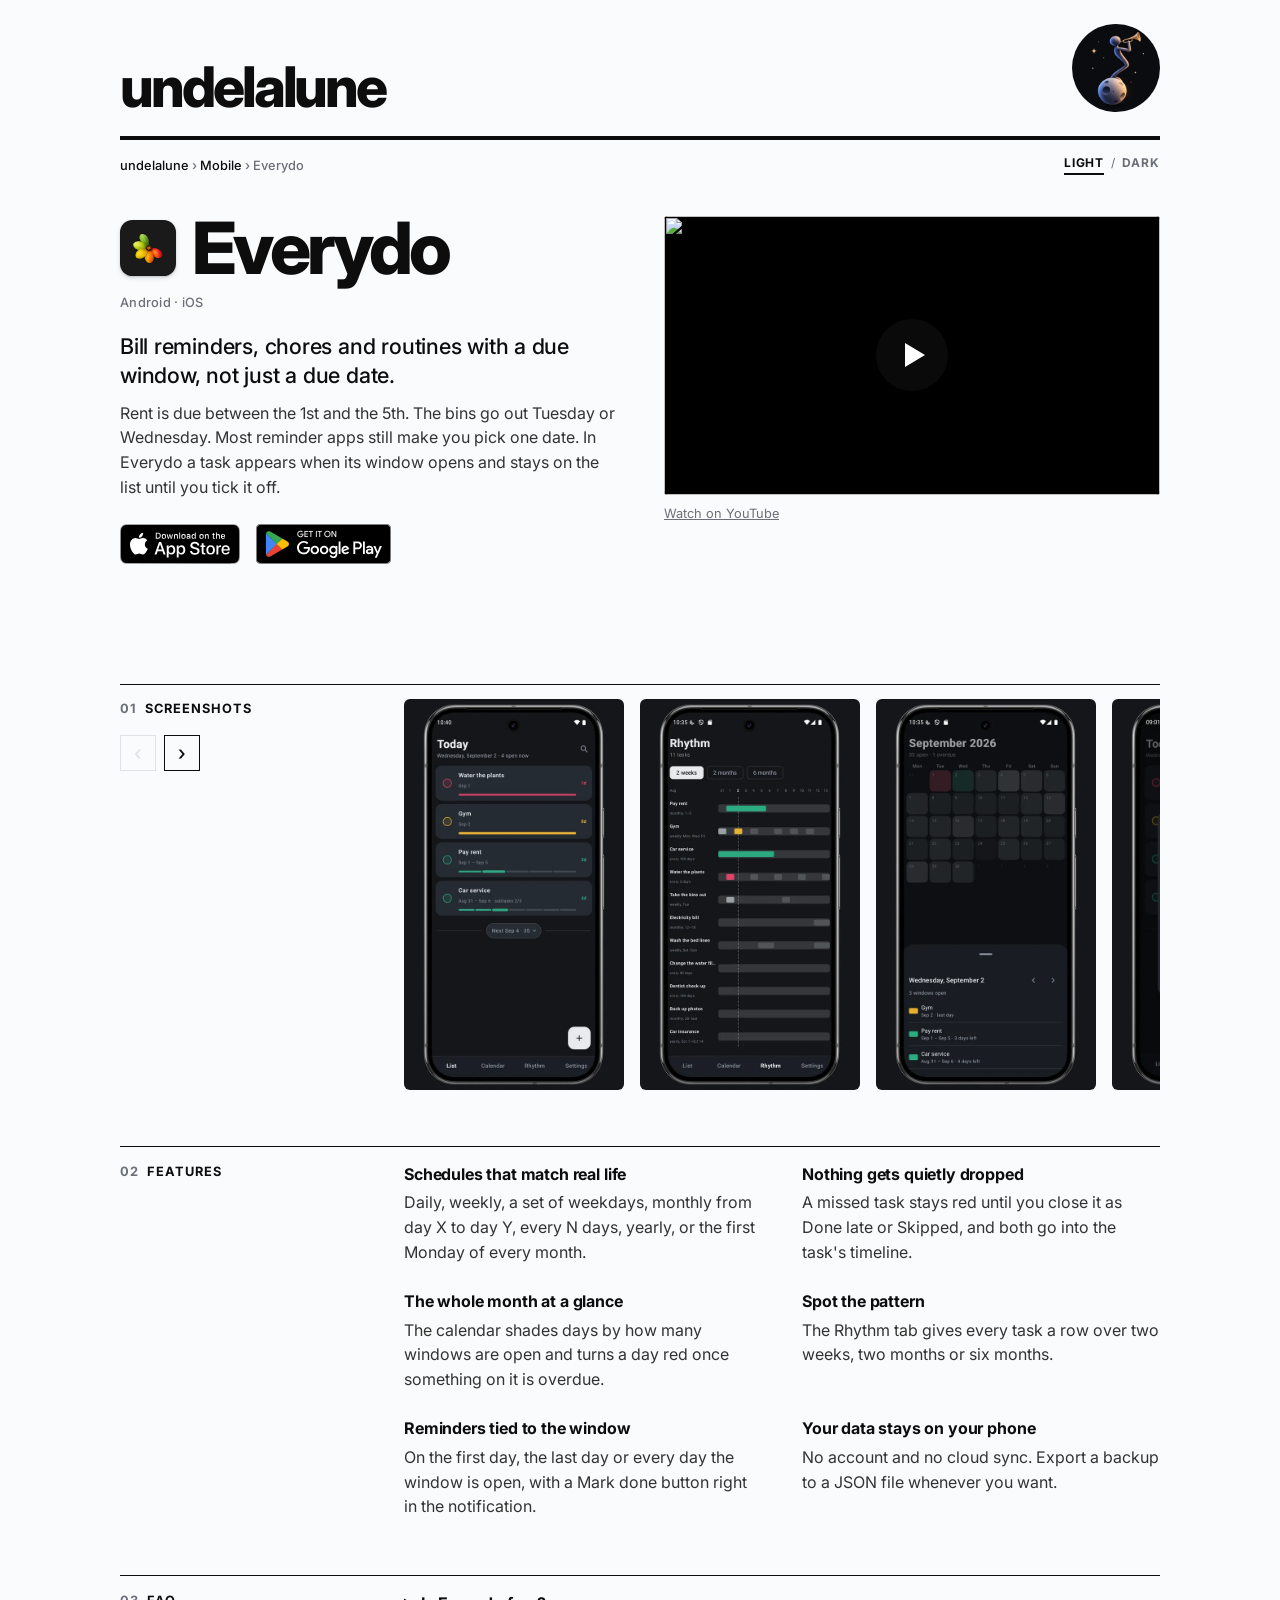
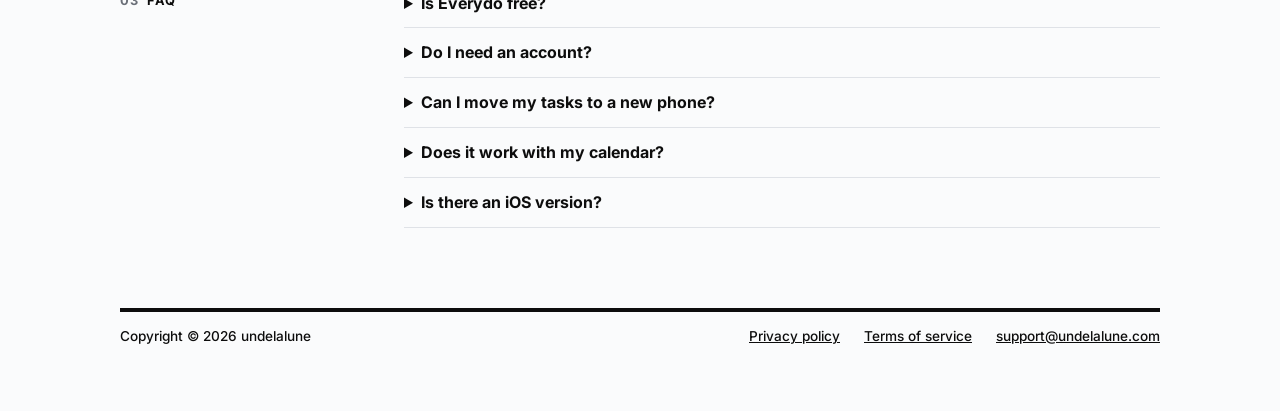
==== commit d14bd6ba: "Round avatar in the header, a starry sky behind the dark theme The header logo is now the undelalune" ====
--- a/everydo/index.html
+++ b/everydo/index.html
@@ -62,7 +62,7 @@
 <main class="app">
   <header>
     <a class="brand" href="/">undelalune</a>
-    <span class="logo" role="img" aria-label="undelalune logo"></span>
+    <img class="logo" src="/avatar.webp" alt="undelalune logo" width="88" height="88">
   </header>
   <div class="bar">
     <nav class="crumb" aria-label="Breadcrumb"><a href="/">undelalune</a> › <a href="/#mobile">Mobile</a> › <span>Everydo</span></nav>
--- a/style.css
+++ b/style.css
@@ -31,7 +31,75 @@
   font: 16px/1.55 Inter, system-ui, -apple-system, "Segoe UI", sans-serif;
   -webkit-font-smoothing: antialiased;
 }
-main { max-width: 68rem; margin: 0 auto; padding: 3rem 1.5rem 4rem; }
+/* Dark theme only: soft warm stars behind the content, like the ones on the avatar.
+   A fixed layer, so it is painted once and does not move on scroll */
+body {
+  position: relative; z-index: 0;
+  /* stars and comets: full strength in the side margins, barely there behind the 68rem content column */
+  --edge: linear-gradient(to right, #000 calc(50% - 35rem), rgba(0, 0, 0, .2) calc(50% - 32rem), rgba(0, 0, 0, .2) calc(50% + 32rem), #000 calc(50% + 35rem));
+}
+body::before {
+  content: ""; position: fixed; inset: 0; z-index: -1; pointer-events: none;
+  opacity: 0; transition: opacity .25s;
+  -webkit-mask-image: var(--edge);
+  mask-image: var(--edge);
+  background:
+    radial-gradient(circle at 32.7% 15.8%, rgba(255, 201, 140, 0.46), rgba(255, 201, 140, 0.16) 0.9px, transparent 1.9px),
+    radial-gradient(circle at 36.8% 6.7%, rgba(255, 201, 140, 0.43), rgba(255, 201, 140, 0.15) 0.9px, transparent 1.9px),
+    radial-gradient(circle at 7.8% 9.9%, rgba(255, 201, 140, 0.34), rgba(255, 201, 140, 0.12) 1.4px, transparent 3.0px),
+    radial-gradient(circle at 22.9% 62.5%, rgba(255, 201, 140, 0.42), rgba(255, 201, 140, 0.15) 1.2px, transparent 2.6px),
+    radial-gradient(circle at 96.7% 5.6%, rgba(255, 201, 140, 0.34), rgba(255, 201, 140, 0.12) 1.0px, transparent 2.2px),
+    radial-gradient(circle at 12.5% 31.2%, rgba(255, 201, 140, 0.47), rgba(255, 201, 140, 0.16) 0.9px, transparent 2.1px),
+    radial-gradient(circle at 63.6% 37.5%, rgba(255, 201, 140, 0.32), rgba(255, 201, 140, 0.11) 0.9px, transparent 1.9px),
+    radial-gradient(circle at 21.2% 67.7%, rgba(255, 201, 140, 0.48), rgba(255, 201, 140, 0.17) 1.0px, transparent 2.2px),
+    radial-gradient(circle at 45.4% 30.4%, rgba(255, 201, 140, 0.37), rgba(255, 201, 140, 0.13) 1.3px, transparent 2.8px),
+    radial-gradient(circle at 57.3% 52.5%, rgba(255, 201, 140, 0.39), rgba(255, 201, 140, 0.14) 1.3px, transparent 2.8px),
+    radial-gradient(circle at 97.1% 12.6%, rgba(255, 201, 140, 0.35), rgba(255, 201, 140, 0.12) 1.3px, transparent 2.9px),
+    radial-gradient(circle at 48.9% 4.8%, rgba(255, 201, 140, 0.47), rgba(255, 201, 140, 0.16) 1.3px, transparent 2.9px),
+    radial-gradient(circle at 86.8% 31.7%, rgba(255, 201, 140, 0.47), rgba(255, 201, 140, 0.16) 1.2px, transparent 2.6px),
+    radial-gradient(circle at 45.7% 83.3%, rgba(255, 201, 140, 0.5), rgba(255, 201, 140, 0.17) 1.1px, transparent 2.5px),
+    radial-gradient(circle at 6.9% 69.7%, rgba(255, 201, 140, 0.55), rgba(255, 201, 140, 0.19) 1.4px, transparent 3.2px),
+    radial-gradient(circle at 28.9% 38.8%, rgba(255, 201, 140, 0.44), rgba(255, 201, 140, 0.15) 0.8px, transparent 1.8px),
+    radial-gradient(circle at 17.5% 12.5%, rgba(255, 201, 140, 0.58), rgba(255, 201, 140, 0.2) 2.7px, transparent 5.9px),
+    radial-gradient(circle at 25.3% 39.3%, rgba(255, 201, 140, 0.43), rgba(255, 201, 140, 0.15) 0.9px, transparent 1.9px),
+    radial-gradient(circle at 54.8% 87.6%, rgba(255, 201, 140, 0.38), rgba(255, 201, 140, 0.13) 1.4px, transparent 3.0px),
+    radial-gradient(circle at 41.7% 36.2%, rgba(255, 201, 140, 0.35), rgba(255, 201, 140, 0.12) 1.4px, transparent 3.1px),
+    radial-gradient(circle at 18.3% 23.7%, rgba(255, 201, 140, 0.48), rgba(255, 201, 140, 0.17) 1.1px, transparent 2.5px),
+    radial-gradient(circle at 26.7% 1.4%, rgba(255, 201, 140, 0.47), rgba(255, 201, 140, 0.16) 1.0px, transparent 2.3px),
+    radial-gradient(circle at 94.4% 68.7%, rgba(255, 201, 140, 0.5), rgba(255, 201, 140, 0.17) 1.2px, transparent 2.7px),
+    radial-gradient(circle at 6.3% 89.2%, rgba(255, 201, 140, 0.54), rgba(255, 201, 140, 0.19) 1.4px, transparent 3.0px),
+    radial-gradient(circle at 39.5% 40.1%, rgba(255, 201, 140, 0.57), rgba(255, 201, 140, 0.2) 2.5px, transparent 5.6px),
+    radial-gradient(circle at 7.6% 21.5%, rgba(255, 201, 140, 0.56), rgba(255, 201, 140, 0.2) 2.2px, transparent 4.9px),
+    radial-gradient(circle at 1.0% 15.8%, rgba(255, 201, 140, 0.56), rgba(255, 201, 140, 0.2) 2.2px, transparent 4.9px),
+    radial-gradient(circle at 86.7% 61.2%, rgba(255, 201, 140, 0.64), rgba(255, 201, 140, 0.22) 2.1px, transparent 4.6px),
+    radial-gradient(circle at 36.7% 13.0%, rgba(255, 201, 140, 0.44), rgba(255, 201, 140, 0.15) 1.4px, transparent 3.2px),
+    radial-gradient(circle at 48.4% 9.4%, rgba(255, 201, 140, 0.62), rgba(255, 201, 140, 0.22) 2.2px, transparent 4.9px),
+    radial-gradient(circle at 82.2% 16.8%, rgba(255, 201, 140, 0.68), rgba(255, 201, 140, 0.24) 2.9px, transparent 6.4px),
+    radial-gradient(circle at 15.4% 54.2%, rgba(255, 201, 140, 0.79), rgba(255, 201, 140, 0.28) 2.4px, transparent 5.3px),
+    radial-gradient(circle at 85.6% 69.2%, rgba(255, 201, 140, 0.35), rgba(255, 201, 140, 0.12) 1.0px, transparent 2.3px),
+    radial-gradient(circle at 76.6% 53.2%, rgba(255, 201, 140, 0.37), rgba(255, 201, 140, 0.13) 1.0px, transparent 2.3px),
+    radial-gradient(circle at 80.5% 97.5%, rgba(255, 201, 140, 0.55), rgba(255, 201, 140, 0.19) 1.3px, transparent 2.9px),
+    radial-gradient(circle at 73.5% 23.2%, rgba(255, 201, 140, 0.31), rgba(255, 201, 140, 0.11) 1.0px, transparent 2.3px),
+    radial-gradient(circle at 3.7% 28.4%, rgba(255, 201, 140, 0.59), rgba(255, 201, 140, 0.21) 1.3px, transparent 2.8px),
+    radial-gradient(circle at 44.8% 92.8%, rgba(255, 201, 140, 0.41), rgba(255, 201, 140, 0.14) 1.4px, transparent 3.1px),
+    radial-gradient(circle at 22.6% 23.2%, rgba(255, 201, 140, 0.49), rgba(255, 201, 140, 0.17) 0.9px, transparent 2.1px),
+    radial-gradient(circle at 89.2% 83.4%, rgba(255, 201, 140, 0.54), rgba(255, 201, 140, 0.19) 1.2px, transparent 2.7px),
+    radial-gradient(circle at 9.3% 65.7%, rgba(255, 201, 140, 0.53), rgba(255, 201, 140, 0.19) 1.3px, transparent 2.9px),
+    radial-gradient(circle at 47.8% 18.5%, rgba(255, 201, 140, 0.54), rgba(255, 201, 140, 0.19) 1.0px, transparent 2.3px),
+    radial-gradient(circle at 96.2% 39.8%, rgba(255, 201, 140, 0.52), rgba(255, 201, 140, 0.18) 1.4px, transparent 3.1px),
+    radial-gradient(circle at 17.7% 13.4%, rgba(255, 201, 140, 0.75), rgba(255, 201, 140, 0.26) 2.8px, transparent 6.3px),
+    radial-gradient(circle at 15.3% 82.0%, rgba(255, 201, 140, 0.41), rgba(255, 201, 140, 0.14) 1.2px, transparent 2.7px),
+    radial-gradient(circle at 54.8% 13.8%, rgba(255, 201, 140, 0.71), rgba(255, 201, 140, 0.25) 2.9px, transparent 6.4px);
+}
+:root[data-theme="dark"] body::before { opacity: 1; }
+.comets {
+  position: fixed; inset: 0; width: 100%; height: 100%; z-index: -1; pointer-events: none;
+  opacity: 0; transition: opacity .25s;
+  -webkit-mask-image: var(--edge);
+  mask-image: var(--edge);
+}
+:root[data-theme="dark"] .comets { opacity: 1; }
+main { max-width: 68rem; margin: 0 auto; padding: 1.5rem 1.5rem 4rem; }
 
 header {
   display: grid;
@@ -48,15 +116,10 @@
   font-weight: 800;
   letter-spacing: -.055em;
 }
-/* A pre-rendered PNG used as a mask, not inline SVG: with GPU rasterization Chrome
-   draws vector paths with coarse MSAA and the curves come out stair-stepped.
-   logo.png is undelalune.svg rendered at 312px (3x), so the theme still sets the colour */
+/* Round avatar: avatar.webp is the undelalune icon cropped to a square at 480px (3x) */
 .logo {
-  width: clamp(56px, 9vw, 104px); aspect-ratio: 1; display: block;
-  background: var(--logo);
-  --logo-shape: url("logo.png");
-  -webkit-mask: var(--logo-shape) center / contain no-repeat;
-  mask: var(--logo-shape) center / contain no-repeat;
+  width: clamp(72px, 11vw, 130px); height: auto; aspect-ratio: 1; display: block;
+  object-fit: cover; border-radius: 50%; background: #0c0d0f;
 }
 .intro {
   display: grid;
@@ -160,7 +223,7 @@
   color: var(--fg); text-decoration: none;
   font-size: clamp(2rem, 6vw, 3.5rem); line-height: .85; font-weight: 800; letter-spacing: -.055em;
 }
-.app header .logo { width: clamp(40px, 5vw, 56px); }
+.app header .logo { width: clamp(56px, 8vw, 88px); }
 .bar { display: flex; justify-content: space-between; align-items: center; gap: 1rem; padding: 1rem 0 0; }
 .bar .theme-switch { position: static; }
 .crumb { font-size: .8rem; font-weight: 500; color: var(--muted); }
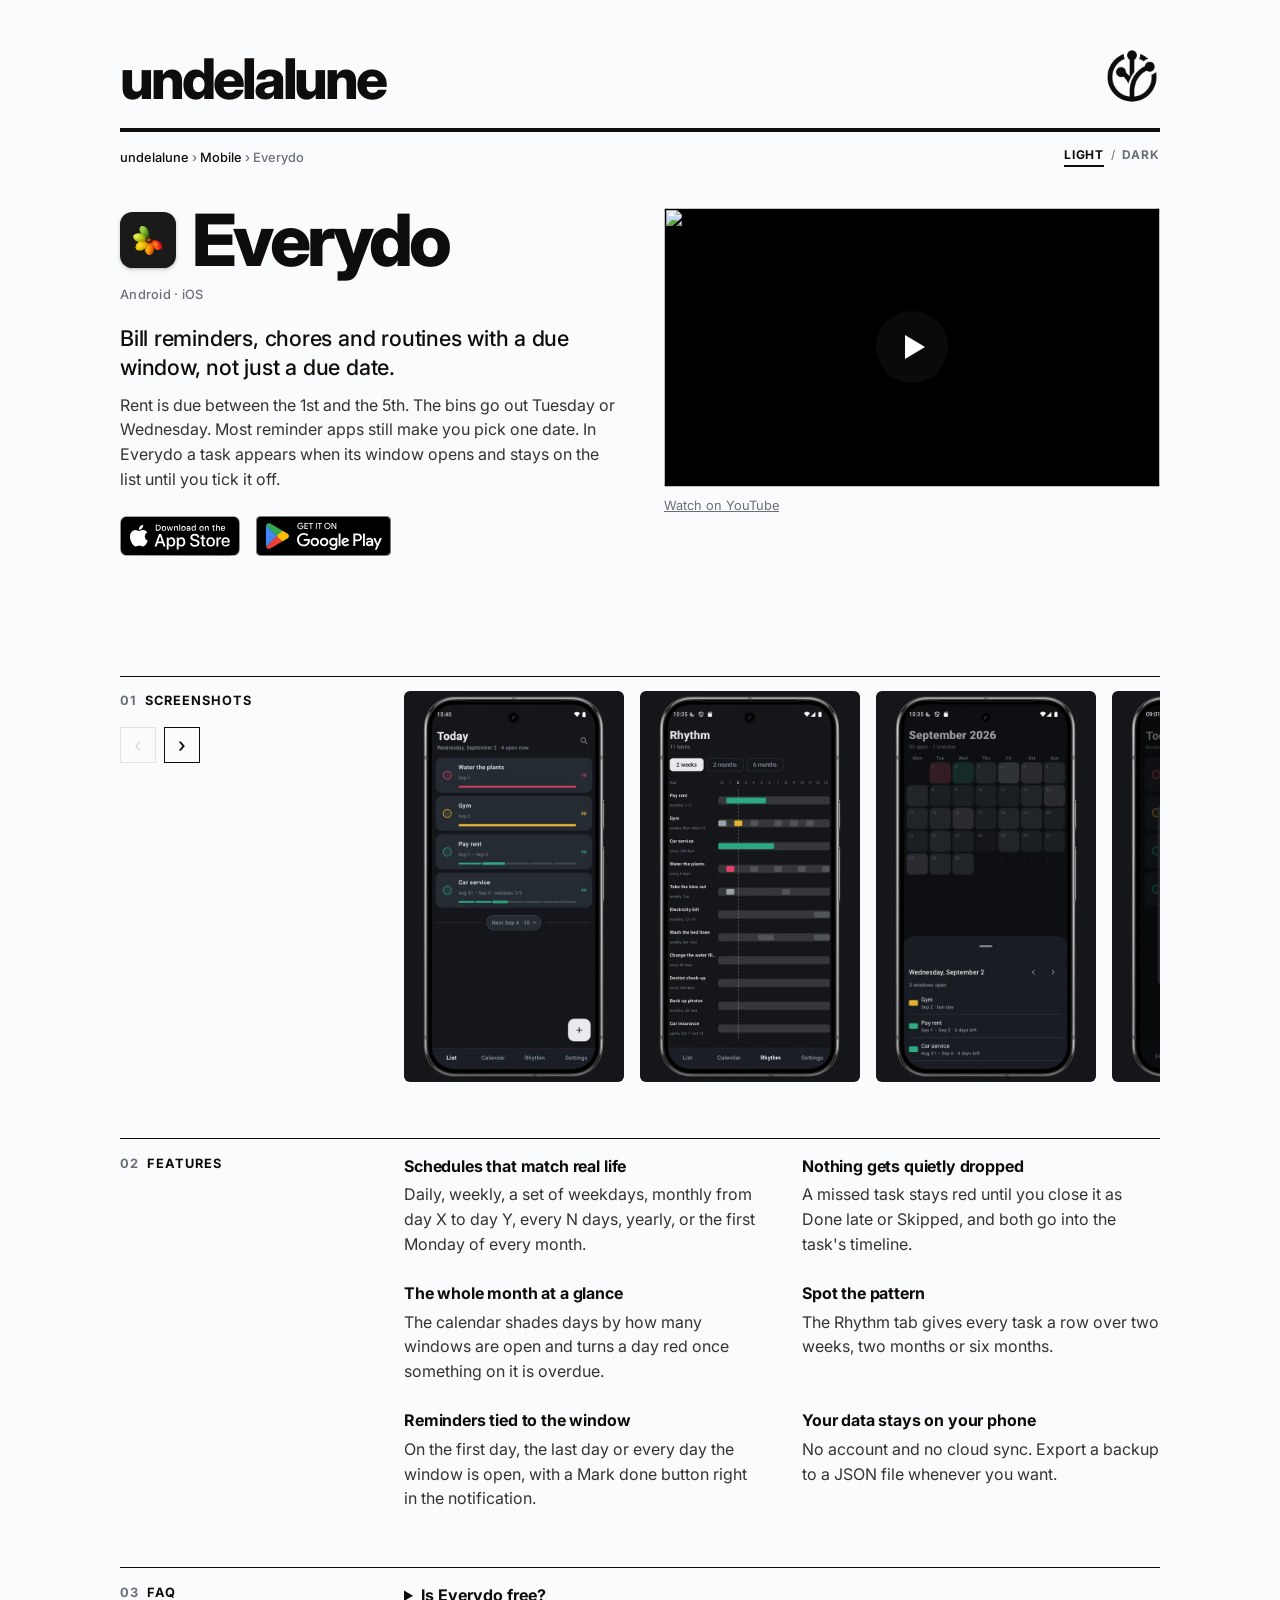
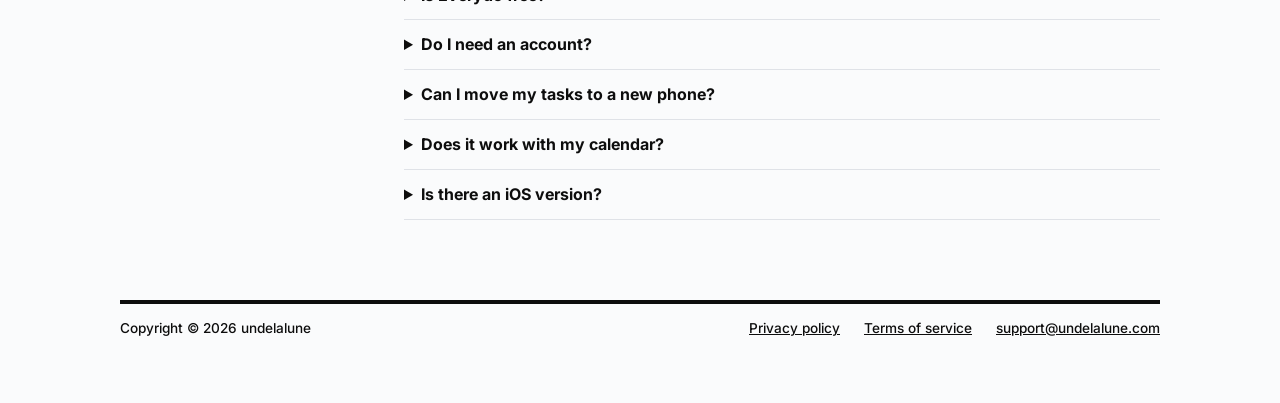
==== commit 71c93155: "Revert the round avatar and the dark theme sky for now Puts the site back to how it was before PR #1" ====
--- a/everydo/index.html
+++ b/everydo/index.html
@@ -62,7 +62,7 @@
 <main class="app">
   <header>
     <a class="brand" href="/">undelalune</a>
-    <img class="logo" src="/avatar.webp" alt="undelalune logo" width="88" height="88">
+    <span class="logo" role="img" aria-label="undelalune logo"></span>
   </header>
   <div class="bar">
     <nav class="crumb" aria-label="Breadcrumb"><a href="/">undelalune</a> › <a href="/#mobile">Mobile</a> › <span>Everydo</span></nav>
--- a/style.css
+++ b/style.css
@@ -31,75 +31,7 @@
   font: 16px/1.55 Inter, system-ui, -apple-system, "Segoe UI", sans-serif;
   -webkit-font-smoothing: antialiased;
 }
-/* Dark theme only: soft warm stars behind the content, like the ones on the avatar.
-   A fixed layer, so it is painted once and does not move on scroll */
-body {
-  position: relative; z-index: 0;
-  /* stars and comets: full strength in the side margins, barely there behind the 68rem content column */
-  --edge: linear-gradient(to right, #000 calc(50% - 35rem), rgba(0, 0, 0, .2) calc(50% - 32rem), rgba(0, 0, 0, .2) calc(50% + 32rem), #000 calc(50% + 35rem));
-}
-body::before {
-  content: ""; position: fixed; inset: 0; z-index: -1; pointer-events: none;
-  opacity: 0; transition: opacity .25s;
-  -webkit-mask-image: var(--edge);
-  mask-image: var(--edge);
-  background:
-    radial-gradient(circle at 32.7% 15.8%, rgba(255, 201, 140, 0.46), rgba(255, 201, 140, 0.16) 0.9px, transparent 1.9px),
-    radial-gradient(circle at 36.8% 6.7%, rgba(255, 201, 140, 0.43), rgba(255, 201, 140, 0.15) 0.9px, transparent 1.9px),
-    radial-gradient(circle at 7.8% 9.9%, rgba(255, 201, 140, 0.34), rgba(255, 201, 140, 0.12) 1.4px, transparent 3.0px),
-    radial-gradient(circle at 22.9% 62.5%, rgba(255, 201, 140, 0.42), rgba(255, 201, 140, 0.15) 1.2px, transparent 2.6px),
-    radial-gradient(circle at 96.7% 5.6%, rgba(255, 201, 140, 0.34), rgba(255, 201, 140, 0.12) 1.0px, transparent 2.2px),
-    radial-gradient(circle at 12.5% 31.2%, rgba(255, 201, 140, 0.47), rgba(255, 201, 140, 0.16) 0.9px, transparent 2.1px),
-    radial-gradient(circle at 63.6% 37.5%, rgba(255, 201, 140, 0.32), rgba(255, 201, 140, 0.11) 0.9px, transparent 1.9px),
-    radial-gradient(circle at 21.2% 67.7%, rgba(255, 201, 140, 0.48), rgba(255, 201, 140, 0.17) 1.0px, transparent 2.2px),
-    radial-gradient(circle at 45.4% 30.4%, rgba(255, 201, 140, 0.37), rgba(255, 201, 140, 0.13) 1.3px, transparent 2.8px),
-    radial-gradient(circle at 57.3% 52.5%, rgba(255, 201, 140, 0.39), rgba(255, 201, 140, 0.14) 1.3px, transparent 2.8px),
-    radial-gradient(circle at 97.1% 12.6%, rgba(255, 201, 140, 0.35), rgba(255, 201, 140, 0.12) 1.3px, transparent 2.9px),
-    radial-gradient(circle at 48.9% 4.8%, rgba(255, 201, 140, 0.47), rgba(255, 201, 140, 0.16) 1.3px, transparent 2.9px),
-    radial-gradient(circle at 86.8% 31.7%, rgba(255, 201, 140, 0.47), rgba(255, 201, 140, 0.16) 1.2px, transparent 2.6px),
-    radial-gradient(circle at 45.7% 83.3%, rgba(255, 201, 140, 0.5), rgba(255, 201, 140, 0.17) 1.1px, transparent 2.5px),
-    radial-gradient(circle at 6.9% 69.7%, rgba(255, 201, 140, 0.55), rgba(255, 201, 140, 0.19) 1.4px, transparent 3.2px),
-    radial-gradient(circle at 28.9% 38.8%, rgba(255, 201, 140, 0.44), rgba(255, 201, 140, 0.15) 0.8px, transparent 1.8px),
-    radial-gradient(circle at 17.5% 12.5%, rgba(255, 201, 140, 0.58), rgba(255, 201, 140, 0.2) 2.7px, transparent 5.9px),
-    radial-gradient(circle at 25.3% 39.3%, rgba(255, 201, 140, 0.43), rgba(255, 201, 140, 0.15) 0.9px, transparent 1.9px),
-    radial-gradient(circle at 54.8% 87.6%, rgba(255, 201, 140, 0.38), rgba(255, 201, 140, 0.13) 1.4px, transparent 3.0px),
-    radial-gradient(circle at 41.7% 36.2%, rgba(255, 201, 140, 0.35), rgba(255, 201, 140, 0.12) 1.4px, transparent 3.1px),
-    radial-gradient(circle at 18.3% 23.7%, rgba(255, 201, 140, 0.48), rgba(255, 201, 140, 0.17) 1.1px, transparent 2.5px),
-    radial-gradient(circle at 26.7% 1.4%, rgba(255, 201, 140, 0.47), rgba(255, 201, 140, 0.16) 1.0px, transparent 2.3px),
-    radial-gradient(circle at 94.4% 68.7%, rgba(255, 201, 140, 0.5), rgba(255, 201, 140, 0.17) 1.2px, transparent 2.7px),
-    radial-gradient(circle at 6.3% 89.2%, rgba(255, 201, 140, 0.54), rgba(255, 201, 140, 0.19) 1.4px, transparent 3.0px),
-    radial-gradient(circle at 39.5% 40.1%, rgba(255, 201, 140, 0.57), rgba(255, 201, 140, 0.2) 2.5px, transparent 5.6px),
-    radial-gradient(circle at 7.6% 21.5%, rgba(255, 201, 140, 0.56), rgba(255, 201, 140, 0.2) 2.2px, transparent 4.9px),
-    radial-gradient(circle at 1.0% 15.8%, rgba(255, 201, 140, 0.56), rgba(255, 201, 140, 0.2) 2.2px, transparent 4.9px),
-    radial-gradient(circle at 86.7% 61.2%, rgba(255, 201, 140, 0.64), rgba(255, 201, 140, 0.22) 2.1px, transparent 4.6px),
-    radial-gradient(circle at 36.7% 13.0%, rgba(255, 201, 140, 0.44), rgba(255, 201, 140, 0.15) 1.4px, transparent 3.2px),
-    radial-gradient(circle at 48.4% 9.4%, rgba(255, 201, 140, 0.62), rgba(255, 201, 140, 0.22) 2.2px, transparent 4.9px),
-    radial-gradient(circle at 82.2% 16.8%, rgba(255, 201, 140, 0.68), rgba(255, 201, 140, 0.24) 2.9px, transparent 6.4px),
-    radial-gradient(circle at 15.4% 54.2%, rgba(255, 201, 140, 0.79), rgba(255, 201, 140, 0.28) 2.4px, transparent 5.3px),
-    radial-gradient(circle at 85.6% 69.2%, rgba(255, 201, 140, 0.35), rgba(255, 201, 140, 0.12) 1.0px, transparent 2.3px),
-    radial-gradient(circle at 76.6% 53.2%, rgba(255, 201, 140, 0.37), rgba(255, 201, 140, 0.13) 1.0px, transparent 2.3px),
-    radial-gradient(circle at 80.5% 97.5%, rgba(255, 201, 140, 0.55), rgba(255, 201, 140, 0.19) 1.3px, transparent 2.9px),
-    radial-gradient(circle at 73.5% 23.2%, rgba(255, 201, 140, 0.31), rgba(255, 201, 140, 0.11) 1.0px, transparent 2.3px),
-    radial-gradient(circle at 3.7% 28.4%, rgba(255, 201, 140, 0.59), rgba(255, 201, 140, 0.21) 1.3px, transparent 2.8px),
-    radial-gradient(circle at 44.8% 92.8%, rgba(255, 201, 140, 0.41), rgba(255, 201, 140, 0.14) 1.4px, transparent 3.1px),
-    radial-gradient(circle at 22.6% 23.2%, rgba(255, 201, 140, 0.49), rgba(255, 201, 140, 0.17) 0.9px, transparent 2.1px),
-    radial-gradient(circle at 89.2% 83.4%, rgba(255, 201, 140, 0.54), rgba(255, 201, 140, 0.19) 1.2px, transparent 2.7px),
-    radial-gradient(circle at 9.3% 65.7%, rgba(255, 201, 140, 0.53), rgba(255, 201, 140, 0.19) 1.3px, transparent 2.9px),
-    radial-gradient(circle at 47.8% 18.5%, rgba(255, 201, 140, 0.54), rgba(255, 201, 140, 0.19) 1.0px, transparent 2.3px),
-    radial-gradient(circle at 96.2% 39.8%, rgba(255, 201, 140, 0.52), rgba(255, 201, 140, 0.18) 1.4px, transparent 3.1px),
-    radial-gradient(circle at 17.7% 13.4%, rgba(255, 201, 140, 0.75), rgba(255, 201, 140, 0.26) 2.8px, transparent 6.3px),
-    radial-gradient(circle at 15.3% 82.0%, rgba(255, 201, 140, 0.41), rgba(255, 201, 140, 0.14) 1.2px, transparent 2.7px),
-    radial-gradient(circle at 54.8% 13.8%, rgba(255, 201, 140, 0.71), rgba(255, 201, 140, 0.25) 2.9px, transparent 6.4px);
-}
-:root[data-theme="dark"] body::before { opacity: 1; }
-.comets {
-  position: fixed; inset: 0; width: 100%; height: 100%; z-index: -1; pointer-events: none;
-  opacity: 0; transition: opacity .25s;
-  -webkit-mask-image: var(--edge);
-  mask-image: var(--edge);
-}
-:root[data-theme="dark"] .comets { opacity: 1; }
-main { max-width: 68rem; margin: 0 auto; padding: 1.5rem 1.5rem 4rem; }
+main { max-width: 68rem; margin: 0 auto; padding: 3rem 1.5rem 4rem; }
 
 header {
   display: grid;
@@ -116,10 +48,15 @@
   font-weight: 800;
   letter-spacing: -.055em;
 }
-/* Round avatar: avatar.webp is the undelalune icon cropped to a square at 480px (3x) */
+/* A pre-rendered PNG used as a mask, not inline SVG: with GPU rasterization Chrome
+   draws vector paths with coarse MSAA and the curves come out stair-stepped.
+   logo.png is undelalune.svg rendered at 312px (3x), so the theme still sets the colour */
 .logo {
-  width: clamp(72px, 11vw, 130px); height: auto; aspect-ratio: 1; display: block;
-  object-fit: cover; border-radius: 50%; background: #0c0d0f;
+  width: clamp(56px, 9vw, 104px); aspect-ratio: 1; display: block;
+  background: var(--logo);
+  --logo-shape: url("logo.png");
+  -webkit-mask: var(--logo-shape) center / contain no-repeat;
+  mask: var(--logo-shape) center / contain no-repeat;
 }
 .intro {
   display: grid;
@@ -223,7 +160,7 @@
   color: var(--fg); text-decoration: none;
   font-size: clamp(2rem, 6vw, 3.5rem); line-height: .85; font-weight: 800; letter-spacing: -.055em;
 }
-.app header .logo { width: clamp(56px, 8vw, 88px); }
+.app header .logo { width: clamp(40px, 5vw, 56px); }
 .bar { display: flex; justify-content: space-between; align-items: center; gap: 1rem; padding: 1rem 0 0; }
 .bar .theme-switch { position: static; }
 .crumb { font-size: .8rem; font-weight: 500; color: var(--muted); }
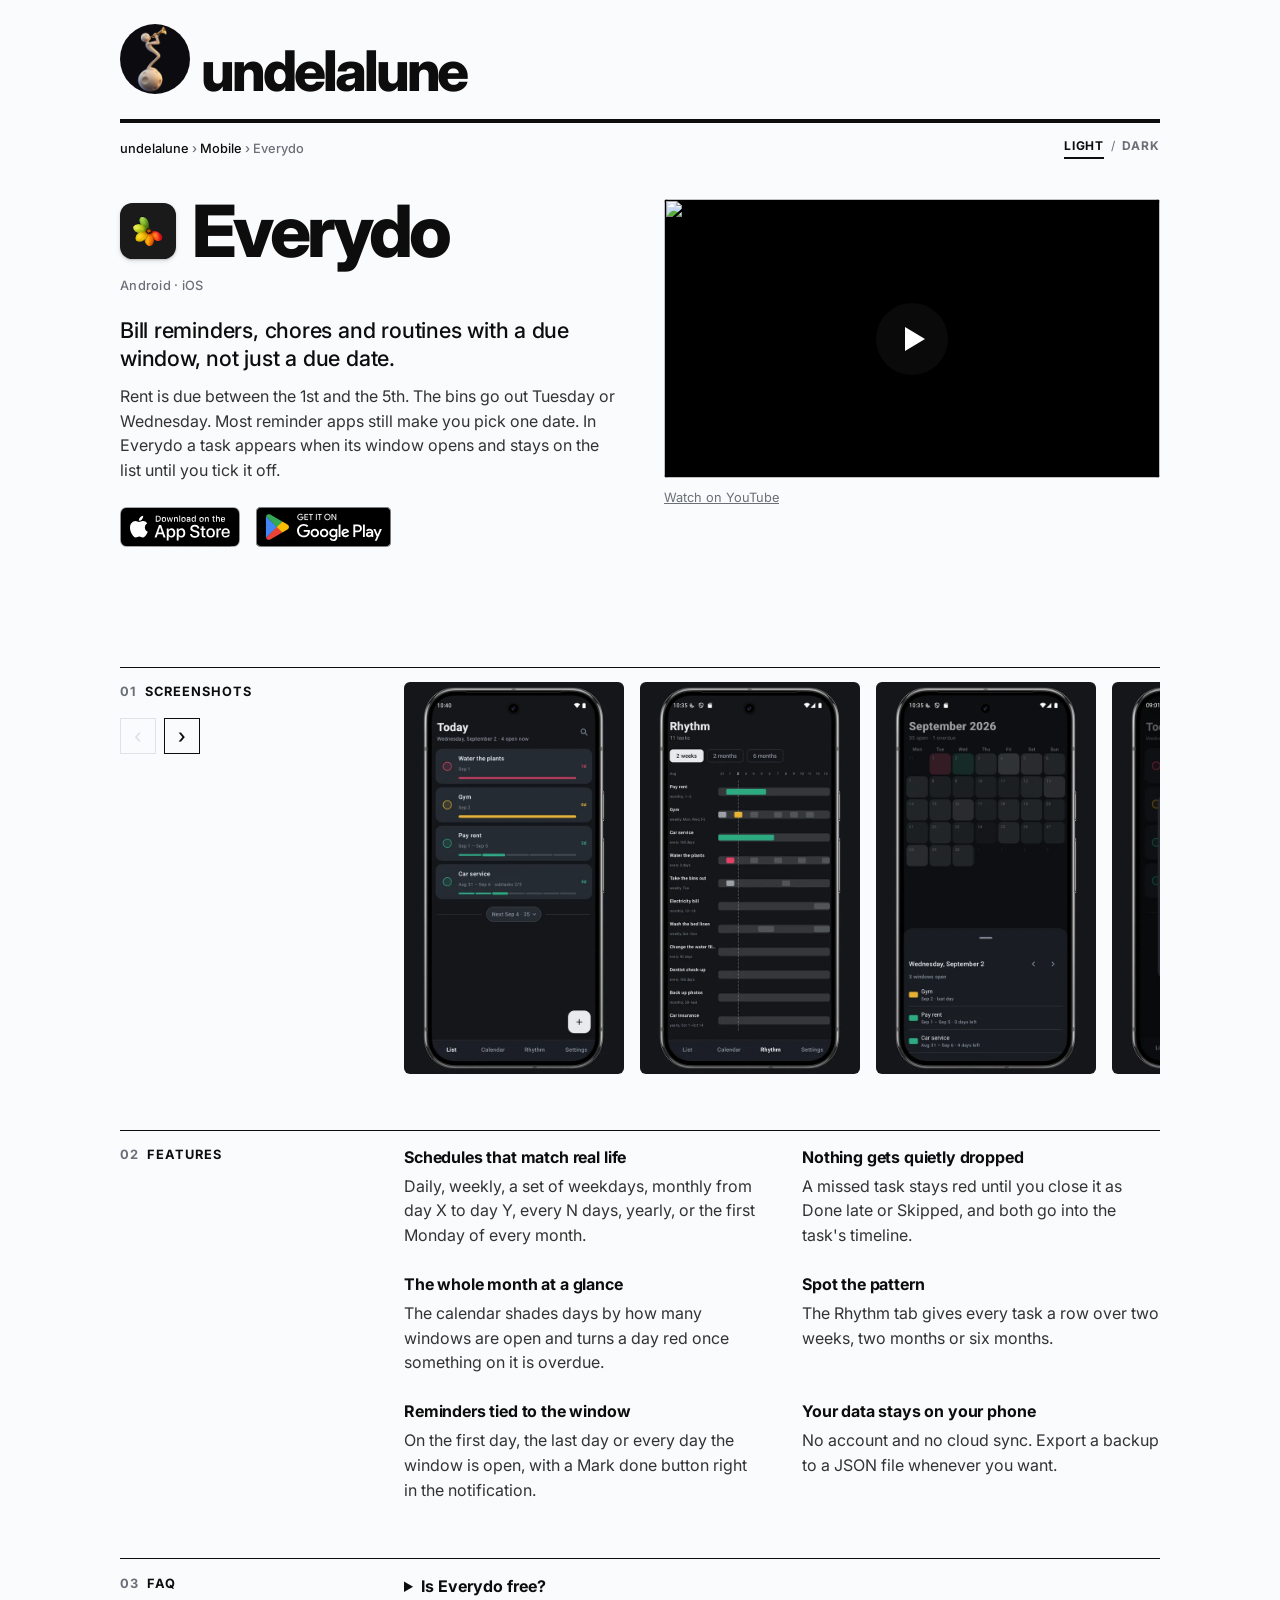
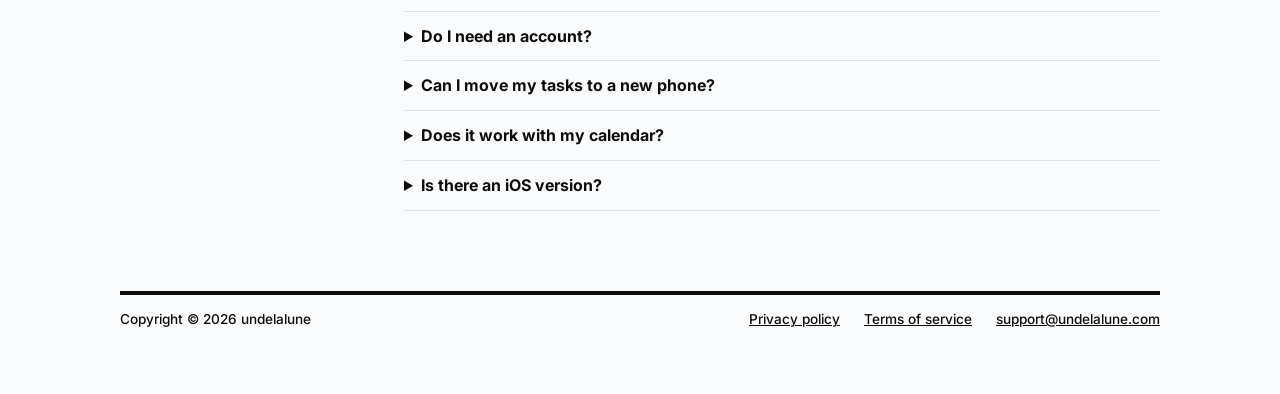
==== commit 22f9ea0a: "New logo in the header, a starry sky behind the dark theme, new favicon The header shows the trumpet" ====
--- a/everydo/index.html
+++ b/everydo/index.html
@@ -22,7 +22,7 @@
     document.documentElement.dataset.theme = t;
   })();
 </script>
-<link rel="icon" type="image/svg+xml" href="/undelalune.svg">
+<link rel="icon" type="image/svg+xml" href="/icons/favicon.svg">
 <link rel="preconnect" href="https://fonts.googleapis.com">
 <link rel="preconnect" href="https://fonts.gstatic.com" crossorigin>
 <link href="https://fonts.googleapis.com/css2?family=Inter:wght@400;500;700;800&display=swap" rel="stylesheet">
@@ -61,8 +61,7 @@
 <body>
 <main class="app">
   <header>
-    <a class="brand" href="/">undelalune</a>
-    <span class="logo" role="img" aria-label="undelalune logo"></span>
+    <a class="brand" href="/"><img class="logo logo-dark" src="/icons/logo-figure.webp" alt=""><img class="logo logo-light" src="/icons/logo-circle.webp" alt="">undelalune</a>
   </header>
   <div class="bar">
     <nav class="crumb" aria-label="Breadcrumb"><a href="/">undelalune</a> › <a href="/#mobile">Mobile</a> › <span>Everydo</span></nav>
--- a/style.css
+++ b/style.css
@@ -7,18 +7,16 @@
   --rule: 4px;
   --hair: #dfe2e7;
   --accent: #0d0d0d;
-  --logo: #0d0d0d;
   --text: #333333;
 }
 :root[data-theme="dark"] {
-  --bg: #0e0f11;
+  --bg: #0b0b0f;
   --fg: #ececec;
   --muted: #8d9199;
   --line: #50545c;
   --rule: 3px;
   --hair: #2a2d33;
   --accent: #ececec;
-  --logo: #ececec;
   --text: #c4c6cb;
 }
 * { box-sizing: border-box; }
@@ -31,7 +29,75 @@
   font: 16px/1.55 Inter, system-ui, -apple-system, "Segoe UI", sans-serif;
   -webkit-font-smoothing: antialiased;
 }
-main { max-width: 68rem; margin: 0 auto; padding: 3rem 1.5rem 4rem; }
+/* Dark theme only: soft warm stars behind the content, like the ones on the avatar.
+   A fixed layer, so it is painted once and does not move on scroll */
+body {
+  position: relative; z-index: 0;
+  /* stars and comets: full strength in the side margins, barely there behind the 68rem content column */
+  --edge: linear-gradient(to right, #000 calc(50% - 35rem), rgba(0, 0, 0, .2) calc(50% - 32rem), rgba(0, 0, 0, .2) calc(50% + 32rem), #000 calc(50% + 35rem));
+}
+body::before {
+  content: ""; position: fixed; inset: 0; z-index: -1; pointer-events: none;
+  opacity: 0; transition: opacity .25s;
+  -webkit-mask-image: var(--edge);
+  mask-image: var(--edge);
+  background:
+    radial-gradient(circle at 32.7% 15.8%, rgba(255, 201, 140, 0.46), rgba(255, 201, 140, 0.16) 0.9px, transparent 1.9px),
+    radial-gradient(circle at 36.8% 6.7%, rgba(255, 201, 140, 0.43), rgba(255, 201, 140, 0.15) 0.9px, transparent 1.9px),
+    radial-gradient(circle at 7.8% 9.9%, rgba(255, 201, 140, 0.34), rgba(255, 201, 140, 0.12) 1.4px, transparent 3.0px),
+    radial-gradient(circle at 22.9% 62.5%, rgba(255, 201, 140, 0.42), rgba(255, 201, 140, 0.15) 1.2px, transparent 2.6px),
+    radial-gradient(circle at 96.7% 5.6%, rgba(255, 201, 140, 0.34), rgba(255, 201, 140, 0.12) 1.0px, transparent 2.2px),
+    radial-gradient(circle at 12.5% 31.2%, rgba(255, 201, 140, 0.47), rgba(255, 201, 140, 0.16) 0.9px, transparent 2.1px),
+    radial-gradient(circle at 63.6% 37.5%, rgba(255, 201, 140, 0.32), rgba(255, 201, 140, 0.11) 0.9px, transparent 1.9px),
+    radial-gradient(circle at 21.2% 67.7%, rgba(255, 201, 140, 0.48), rgba(255, 201, 140, 0.17) 1.0px, transparent 2.2px),
+    radial-gradient(circle at 45.4% 30.4%, rgba(255, 201, 140, 0.37), rgba(255, 201, 140, 0.13) 1.3px, transparent 2.8px),
+    radial-gradient(circle at 57.3% 52.5%, rgba(255, 201, 140, 0.39), rgba(255, 201, 140, 0.14) 1.3px, transparent 2.8px),
+    radial-gradient(circle at 97.1% 12.6%, rgba(255, 201, 140, 0.35), rgba(255, 201, 140, 0.12) 1.3px, transparent 2.9px),
+    radial-gradient(circle at 48.9% 4.8%, rgba(255, 201, 140, 0.47), rgba(255, 201, 140, 0.16) 1.3px, transparent 2.9px),
+    radial-gradient(circle at 86.8% 31.7%, rgba(255, 201, 140, 0.47), rgba(255, 201, 140, 0.16) 1.2px, transparent 2.6px),
+    radial-gradient(circle at 45.7% 83.3%, rgba(255, 201, 140, 0.5), rgba(255, 201, 140, 0.17) 1.1px, transparent 2.5px),
+    radial-gradient(circle at 6.9% 69.7%, rgba(255, 201, 140, 0.55), rgba(255, 201, 140, 0.19) 1.4px, transparent 3.2px),
+    radial-gradient(circle at 28.9% 38.8%, rgba(255, 201, 140, 0.44), rgba(255, 201, 140, 0.15) 0.8px, transparent 1.8px),
+    radial-gradient(circle at 17.5% 12.5%, rgba(255, 201, 140, 0.58), rgba(255, 201, 140, 0.2) 2.7px, transparent 5.9px),
+    radial-gradient(circle at 25.3% 39.3%, rgba(255, 201, 140, 0.43), rgba(255, 201, 140, 0.15) 0.9px, transparent 1.9px),
+    radial-gradient(circle at 54.8% 87.6%, rgba(255, 201, 140, 0.38), rgba(255, 201, 140, 0.13) 1.4px, transparent 3.0px),
+    radial-gradient(circle at 41.7% 36.2%, rgba(255, 201, 140, 0.35), rgba(255, 201, 140, 0.12) 1.4px, transparent 3.1px),
+    radial-gradient(circle at 18.3% 23.7%, rgba(255, 201, 140, 0.48), rgba(255, 201, 140, 0.17) 1.1px, transparent 2.5px),
+    radial-gradient(circle at 26.7% 1.4%, rgba(255, 201, 140, 0.47), rgba(255, 201, 140, 0.16) 1.0px, transparent 2.3px),
+    radial-gradient(circle at 94.4% 68.7%, rgba(255, 201, 140, 0.5), rgba(255, 201, 140, 0.17) 1.2px, transparent 2.7px),
+    radial-gradient(circle at 6.3% 89.2%, rgba(255, 201, 140, 0.54), rgba(255, 201, 140, 0.19) 1.4px, transparent 3.0px),
+    radial-gradient(circle at 39.5% 40.1%, rgba(255, 201, 140, 0.57), rgba(255, 201, 140, 0.2) 2.5px, transparent 5.6px),
+    radial-gradient(circle at 7.6% 21.5%, rgba(255, 201, 140, 0.56), rgba(255, 201, 140, 0.2) 2.2px, transparent 4.9px),
+    radial-gradient(circle at 1.0% 15.8%, rgba(255, 201, 140, 0.56), rgba(255, 201, 140, 0.2) 2.2px, transparent 4.9px),
+    radial-gradient(circle at 86.7% 61.2%, rgba(255, 201, 140, 0.64), rgba(255, 201, 140, 0.22) 2.1px, transparent 4.6px),
+    radial-gradient(circle at 36.7% 13.0%, rgba(255, 201, 140, 0.44), rgba(255, 201, 140, 0.15) 1.4px, transparent 3.2px),
+    radial-gradient(circle at 48.4% 9.4%, rgba(255, 201, 140, 0.62), rgba(255, 201, 140, 0.22) 2.2px, transparent 4.9px),
+    radial-gradient(circle at 82.2% 16.8%, rgba(255, 201, 140, 0.68), rgba(255, 201, 140, 0.24) 2.9px, transparent 6.4px),
+    radial-gradient(circle at 15.4% 54.2%, rgba(255, 201, 140, 0.79), rgba(255, 201, 140, 0.28) 2.4px, transparent 5.3px),
+    radial-gradient(circle at 85.6% 69.2%, rgba(255, 201, 140, 0.35), rgba(255, 201, 140, 0.12) 1.0px, transparent 2.3px),
+    radial-gradient(circle at 76.6% 53.2%, rgba(255, 201, 140, 0.37), rgba(255, 201, 140, 0.13) 1.0px, transparent 2.3px),
+    radial-gradient(circle at 80.5% 97.5%, rgba(255, 201, 140, 0.55), rgba(255, 201, 140, 0.19) 1.3px, transparent 2.9px),
+    radial-gradient(circle at 73.5% 23.2%, rgba(255, 201, 140, 0.31), rgba(255, 201, 140, 0.11) 1.0px, transparent 2.3px),
+    radial-gradient(circle at 3.7% 28.4%, rgba(255, 201, 140, 0.59), rgba(255, 201, 140, 0.21) 1.3px, transparent 2.8px),
+    radial-gradient(circle at 44.8% 92.8%, rgba(255, 201, 140, 0.41), rgba(255, 201, 140, 0.14) 1.4px, transparent 3.1px),
+    radial-gradient(circle at 22.6% 23.2%, rgba(255, 201, 140, 0.49), rgba(255, 201, 140, 0.17) 0.9px, transparent 2.1px),
+    radial-gradient(circle at 89.2% 83.4%, rgba(255, 201, 140, 0.54), rgba(255, 201, 140, 0.19) 1.2px, transparent 2.7px),
+    radial-gradient(circle at 9.3% 65.7%, rgba(255, 201, 140, 0.53), rgba(255, 201, 140, 0.19) 1.3px, transparent 2.9px),
+    radial-gradient(circle at 47.8% 18.5%, rgba(255, 201, 140, 0.54), rgba(255, 201, 140, 0.19) 1.0px, transparent 2.3px),
+    radial-gradient(circle at 96.2% 39.8%, rgba(255, 201, 140, 0.52), rgba(255, 201, 140, 0.18) 1.4px, transparent 3.1px),
+    radial-gradient(circle at 17.7% 13.4%, rgba(255, 201, 140, 0.75), rgba(255, 201, 140, 0.26) 2.8px, transparent 6.3px),
+    radial-gradient(circle at 15.3% 82.0%, rgba(255, 201, 140, 0.41), rgba(255, 201, 140, 0.14) 1.2px, transparent 2.7px),
+    radial-gradient(circle at 54.8% 13.8%, rgba(255, 201, 140, 0.71), rgba(255, 201, 140, 0.25) 2.9px, transparent 6.4px);
+}
+:root[data-theme="dark"] body::before { opacity: 1; }
+.comets {
+  position: fixed; inset: 0; width: 100%; height: 100%; z-index: -1; pointer-events: none;
+  opacity: 0; transition: opacity .25s;
+  -webkit-mask-image: var(--edge);
+  mask-image: var(--edge);
+}
+:root[data-theme="dark"] .comets { opacity: 1; }
+main { max-width: 68rem; margin: 0 auto; padding: 1.5rem 1.5rem 4rem; }
 
 header {
   display: grid;
@@ -48,16 +114,15 @@
   font-weight: 800;
   letter-spacing: -.055em;
 }
-/* A pre-rendered PNG used as a mask, not inline SVG: with GPU rasterization Chrome
-   draws vector paths with coarse MSAA and the curves come out stair-stepped.
-   logo.png is undelalune.svg rendered at 312px (3x), so the theme still sets the colour */
-.logo {
-  width: clamp(56px, 9vw, 104px); aspect-ratio: 1; display: block;
-  background: var(--logo);
-  --logo-shape: url("logo.png");
-  -webkit-mask: var(--logo-shape) center / contain no-repeat;
-  mask: var(--logo-shape) center / contain no-repeat;
-}
+/* The trumpeter on the moon right before the word, sized in em so it scales with the title.
+   An inline image sits on the baseline, so the bottom rests on the same line as the letters.
+   Dark theme: the cut-out figure floats among the stars.
+   Light theme: the figure keeps its night sky as a dark circle, so the word sits a little further right */
+.logo { margin-right: .2em; }
+.logo-dark { height: 1.2em; width: auto; vertical-align: -.04em; }
+.logo-light { height: 1.25em; width: auto; vertical-align: -.06em; border-radius: 50%; }
+:root[data-theme="dark"] .logo-light,
+:root:not([data-theme="dark"]) .logo-dark { display: none; }
 .intro {
   display: grid;
   grid-template-columns: 1fr 3fr;
@@ -160,7 +225,6 @@
   color: var(--fg); text-decoration: none;
   font-size: clamp(2rem, 6vw, 3.5rem); line-height: .85; font-weight: 800; letter-spacing: -.055em;
 }
-.app header .logo { width: clamp(40px, 5vw, 56px); }
 .bar { display: flex; justify-content: space-between; align-items: center; gap: 1rem; padding: 1rem 0 0; }
 .bar .theme-switch { position: static; }
 .crumb { font-size: .8rem; font-weight: 500; color: var(--muted); }
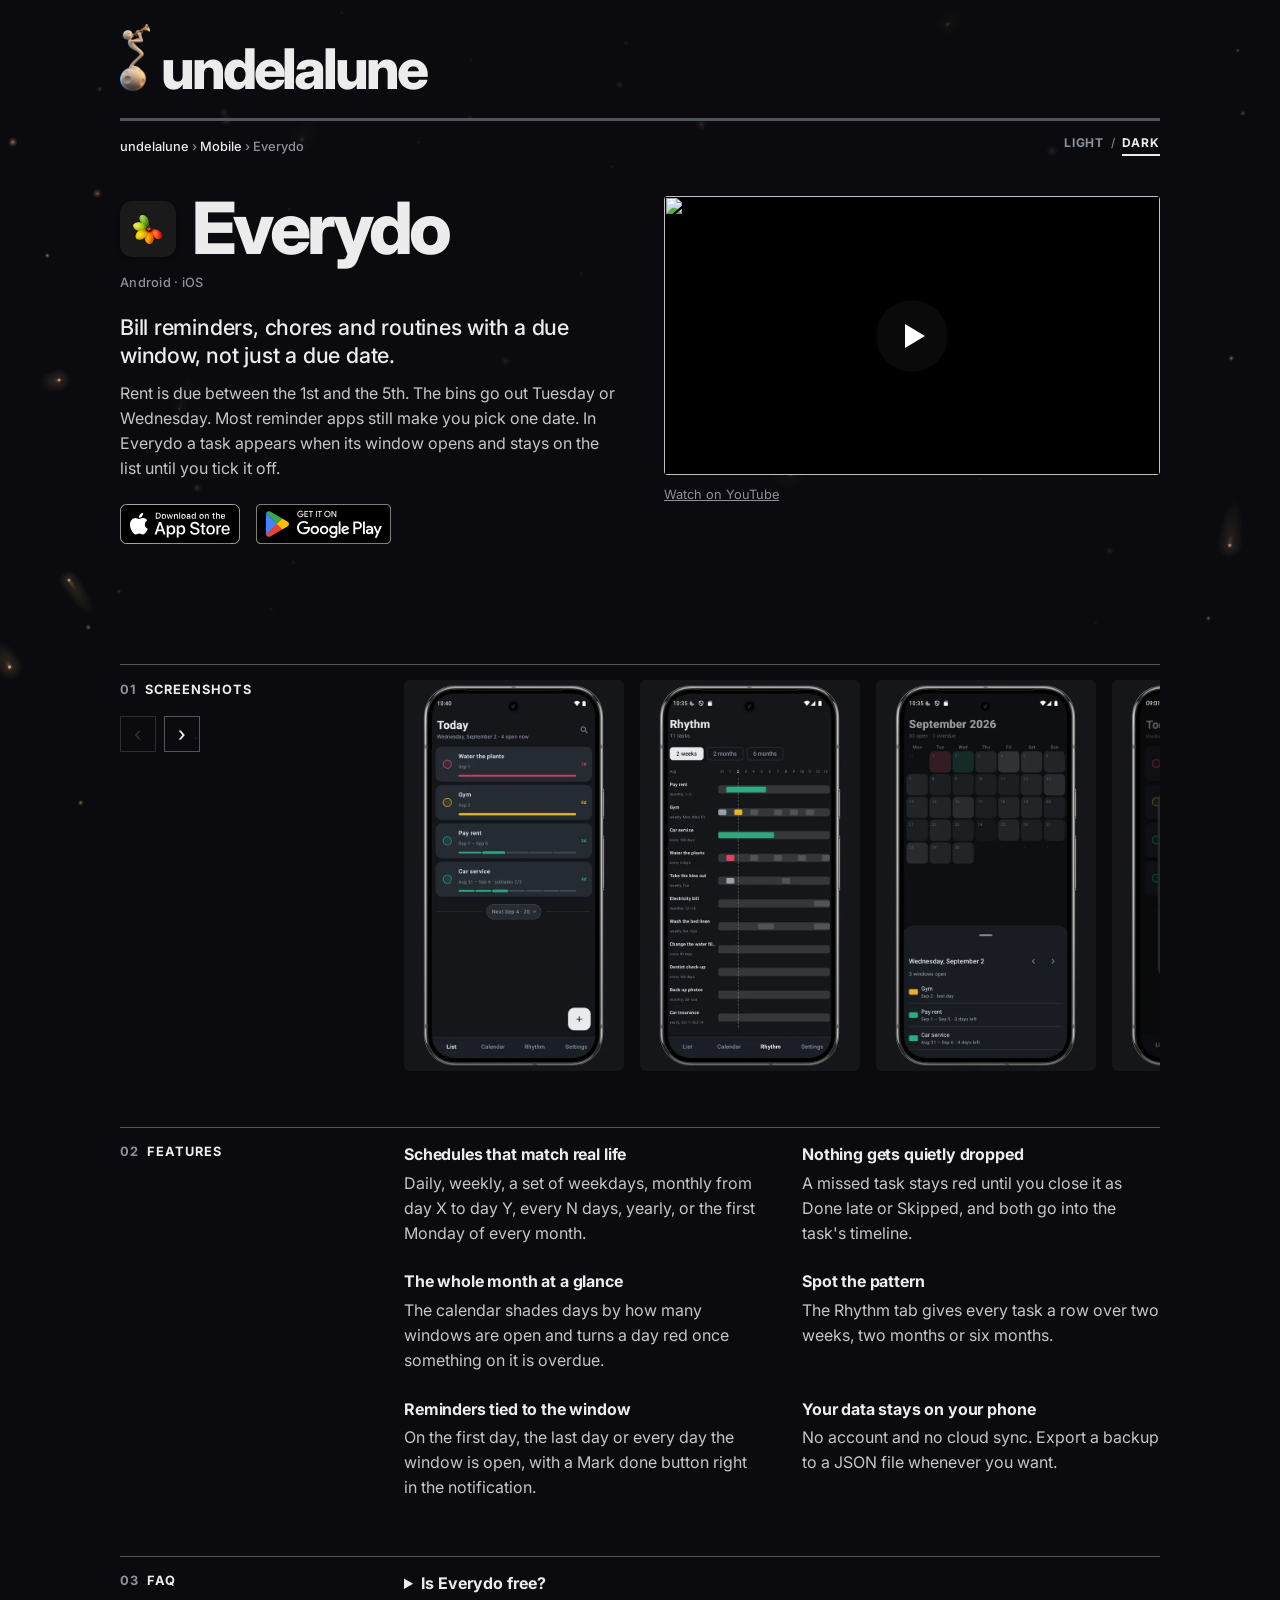
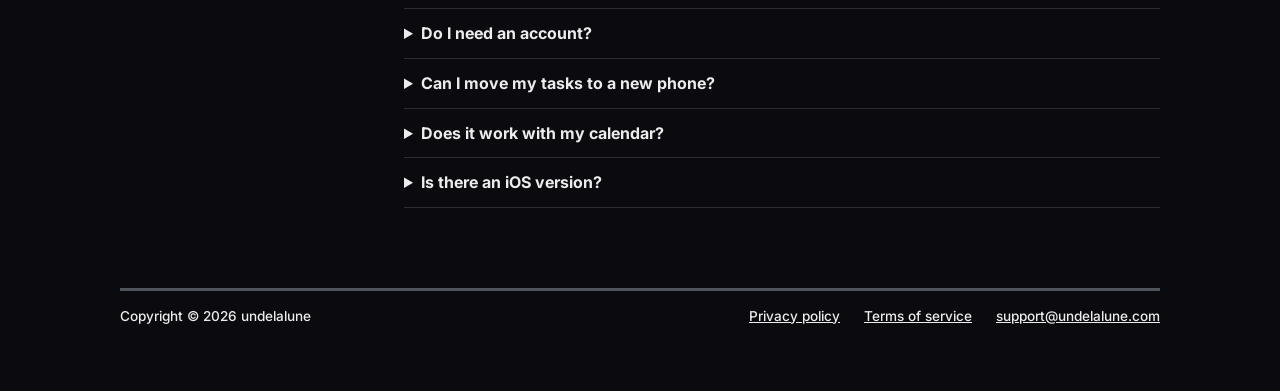
==== commit 80fc2deb: "Dark theme by default Visitors without a saved choice now get the dark theme instead of the one thei" ====
--- a/everydo/index.html
+++ b/everydo/index.html
@@ -13,12 +13,12 @@
 <meta property="og:url" content="https://undelalune.com/everydo/">
 <meta property="og:image" content="https://undelalune.com/everydo/img/og.jpg">
 <meta name="twitter:card" content="summary_large_image">
-<meta name="theme-color" content="#fafbfc">
+<meta name="theme-color" content="#0e0f11">
 <script>
   (function () {
     var t;
     try { t = localStorage.getItem('theme'); } catch (e) {}
-    if (t !== 'light' && t !== 'dark') t = matchMedia('(prefers-color-scheme: dark)').matches ? 'dark' : 'light';
+    if (t !== 'light') t = 'dark';
     document.documentElement.dataset.theme = t;
   })();
 </script>
